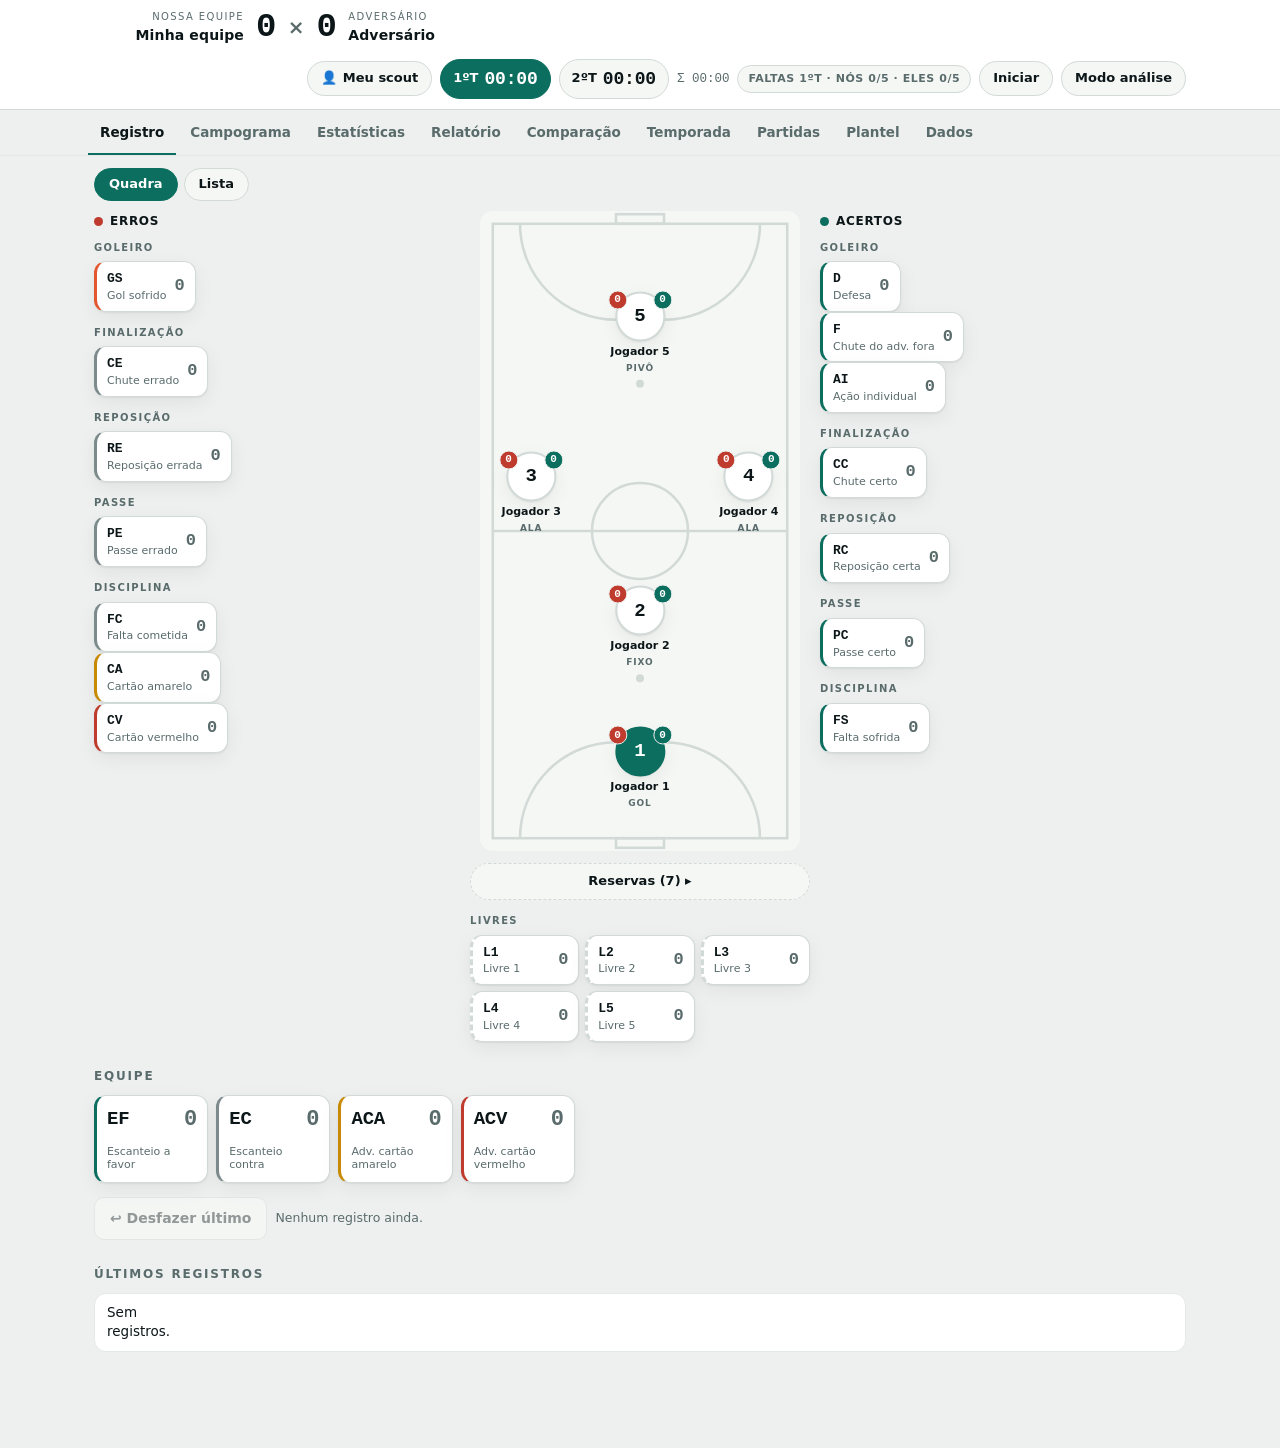
==== index.html @ 21c418e4 "PDF inteiro, data do jogo, toque sem atraso e o que faltava de futsal Três coisas que custavam caro:" ====
<!doctype html>
<html lang="pt-BR">
<head>
<meta charset="utf-8">
<meta name="viewport" content="width=device-width,initial-scale=1,viewport-fit=cover">
<meta name="description" content="Scout de futsal: registro por jogador, campograma, relatorio da partida e exportacao. Funciona sem internet.">
<meta name="color-scheme" content="light dark">
<meta name="theme-color" content="#0A1214">
<meta name="apple-mobile-web-app-capable" content="yes">
<meta name="apple-mobile-web-app-status-bar-style" content="black-translucent">
<meta name="apple-mobile-web-app-title" content="Scout Futsal">
<meta name="sf-versao" content="102ef95f">
<link rel="manifest" href="./manifest.webmanifest">
<link rel="icon" href="./icons/icon-192.png">
<link rel="apple-touch-icon" href="./icons/icon-180.png">
<title>Scout Futsal</title>
</head>
<body>
<title>Futsal Scouting</title>
<style>
  :root{
    --paper:#EDF0EE; --surface:#FFFFFF; --surface-2:#F5F7F5;
    --ink:#0C1618; --muted:#5A6B6C; --line:#D2DAD8; --line-soft:#E3E9E7;
    --accent:#0B6E5F; --accent-ink:#FFFFFF; --accent-soft:#DCEBE7;
    --gol:#E4572E; --amarelo:#C88A05; --vermelho:#BE3B2E; --neg:#7C8A8C;
    --shadow:0 1px 2px rgba(12,22,24,.06), 0 6px 20px rgba(12,22,24,.06);
    --r:12px;
    --ui:-apple-system,BlinkMacSystemFont,"Segoe UI",system-ui,Roboto,sans-serif;
    --num:ui-monospace,"SF Mono",Menlo,"Roboto Mono",Consolas,monospace;
  }
  @media (prefers-color-scheme:dark){
    :root{
      --paper:#0A1214; --surface:#121D1F; --surface-2:#182528;
      --ink:#E6ECEA; --muted:#8FA2A3; --line:#243133; --line-soft:#1C282B;
      --accent:#19A98F; --accent-ink:#04120F; --accent-soft:#14332E;
      --gol:#FF7A52; --amarelo:#E7B23C; --vermelho:#E2685A; --neg:#6E7F81;
      --shadow:0 1px 2px rgba(0,0,0,.4), 0 8px 24px rgba(0,0,0,.35);
    }
  }
  :root[data-theme="dark"]{
    --paper:#0A1214; --surface:#121D1F; --surface-2:#182528;
    --ink:#E6ECEA; --muted:#8FA2A3; --line:#243133; --line-soft:#1C282B;
    --accent:#19A98F; --accent-ink:#04120F; --accent-soft:#14332E;
    --gol:#FF7A52; --amarelo:#E7B23C; --vermelho:#E2685A; --neg:#6E7F81;
    --shadow:0 1px 2px rgba(0,0,0,.4), 0 8px 24px rgba(0,0,0,.35);
  }
  :root[data-theme="light"]{
    --paper:#EDF0EE; --surface:#FFFFFF; --surface-2:#F5F7F5;
    --ink:#0C1618; --muted:#5A6B6C; --line:#D2DAD8; --line-soft:#E3E9E7;
    --accent:#0B6E5F; --accent-ink:#FFFFFF; --accent-soft:#DCEBE7;
    --gol:#E4572E; --amarelo:#C88A05; --vermelho:#BE3B2E; --neg:#7C8A8C;
    --shadow:0 1px 2px rgba(12,22,24,.06), 0 6px 20px rgba(12,22,24,.06);
  }

  *{box-sizing:border-box}
  body{
    margin:0; background:var(--paper); color:var(--ink);
    font-family:var(--ui); font-size:16px; line-height:1.45;
    -webkit-text-size-adjust:100%; -webkit-tap-highlight-color:transparent;
  }
  button,input,select{font:inherit;color:inherit;touch-action:manipulation}
  .num{font-family:var(--num);font-variant-numeric:tabular-nums}

  /* ---------- shell ---------- */
  .wrap{max-width:1120px;margin:0 auto;padding:0 14px 96px}

  header.board{
    position:sticky;top:0;z-index:30;background:var(--surface);
    border-bottom:1px solid var(--line);
  }
  .board-in{max-width:1120px;margin:0 auto;padding:10px 14px;
    display:flex;align-items:center;gap:14px;flex-wrap:wrap}
  .score{display:flex;align-items:center;gap:12px}
  .side{display:flex;flex-direction:column;min-width:0}
  .side input{
    background:transparent;border:0;padding:0;font-weight:650;font-size:14px;
    letter-spacing:.01em;max-width:150px;min-width:60px;
  }
  .side input:focus{outline:2px solid var(--accent);outline-offset:2px;border-radius:4px}
  .side .lbl{font-size:10px;letter-spacing:.14em;text-transform:uppercase;color:var(--muted)}
  .digits{font-family:var(--num);font-size:34px;font-weight:700;letter-spacing:-.02em;line-height:1}
  .vs{color:var(--muted);font-size:20px;font-weight:600}
  .clock{margin-left:auto;display:flex;align-items:center;gap:8px}
  .clock .t{font-family:var(--num);font-size:24px;font-weight:650;letter-spacing:-.01em}
  .clock .per{display:flex;align-items:center;gap:6px;padding:6px 12px}
  .clock .per .t{font-size:18px}
  .clock .per[aria-pressed="true"]{background:var(--accent);color:var(--accent-ink);
    border-color:var(--accent)}
  .clock .tot{font-family:var(--num);font-size:12.5px;color:var(--muted)}
  .faltas{font-size:11px;font-weight:700;letter-spacing:.05em;text-transform:uppercase;
    white-space:nowrap;border:1px solid var(--line);background:var(--surface-2);
    color:var(--muted);border-radius:999px;padding:5px 10px}
  .faltas.alerta{color:var(--amarelo);border-color:var(--amarelo)}
  .faltas.estouro{background:var(--vermelho);border-color:var(--vermelho);color:#fff}
  .chipbtn{
    border:1px solid var(--line);background:var(--surface-2);border-radius:999px;
    padding:7px 13px;font-size:13px;font-weight:600;cursor:pointer;
  }
  .chipbtn:active{transform:scale(.96)}
  .chipbtn.on{background:var(--accent);color:var(--accent-ink);border-color:var(--accent)}

  nav.tabs{position:sticky;top:var(--tabtop,61px);z-index:29;background:var(--paper);
    border-bottom:1px solid var(--line-soft)}
  .tabs-in{max-width:1120px;margin:0 auto;padding:0 8px;display:flex;gap:2px;overflow-x:auto;
    scrollbar-width:none}
  .tabs-in::-webkit-scrollbar{display:none}
  .tab{
    border:0;background:transparent;padding:13px 12px 11px;font-size:13.5px;font-weight:600;
    color:var(--muted);cursor:pointer;white-space:nowrap;border-bottom:2.5px solid transparent;
  }
  .tab[aria-selected="true"]{color:var(--ink);border-bottom-color:var(--accent)}

  section[hidden]{display:none}
  h2.sec{font-size:12px;letter-spacing:.15em;text-transform:uppercase;color:var(--muted);
    margin:26px 0 10px;font-weight:700}
  .card{background:var(--surface);border:1px solid var(--line-soft);border-radius:var(--r);
    box-shadow:var(--shadow)}

  /* ---------- roster chips ---------- */
  .roster{display:flex;flex-wrap:wrap;gap:6px;padding:10px 2px;
    position:sticky;top:calc(var(--tabtop,61px) + 45px);background:var(--paper);z-index:28}
  .pchip{
    flex:0 0 auto;display:flex;align-items:center;gap:8px;padding:8px 14px 8px 8px;
    background:var(--surface);border:1px solid var(--line);border-radius:999px;cursor:pointer;
  }
  .pchip .n{font-family:var(--num);font-weight:700;font-size:15px;background:var(--surface-2);
    border-radius:999px;width:30px;height:30px;display:grid;place-items:center}
  .pchip .nm{font-size:14px;font-weight:600;max-width:130px;overflow:hidden;text-overflow:ellipsis;white-space:nowrap}
  .pchip.gk .n{background:var(--amarelo);color:#fff}
  .pchip[aria-pressed="true"]{background:var(--accent);border-color:var(--accent);color:var(--accent-ink)}
  .pchip[aria-pressed="true"] .n{background:rgba(255,255,255,.22);color:inherit}
  .pchip[aria-pressed="true"].gk .n{background:var(--amarelo);color:#12100a}

  /* tela estreita (iPad em pé, celular): chip menor para caber mais por linha */
  @media (max-width:760px){
    .pchip{padding:6px 11px 6px 6px;gap:6px}
    .pchip .n{width:26px;height:26px;font-size:14px}
    .pchip .nm{max-width:88px;font-size:13px}
  }

  /* ---------- filtro de tempo ---------- */
  .segper{display:flex;gap:6px;flex-wrap:wrap;margin:18px 0 0}
  .segper button{border:1px solid var(--line);background:var(--surface-2);border-radius:999px;
    padding:7px 14px;font-size:13px;font-weight:600;cursor:pointer}
  .segper button[aria-pressed="true"]{background:var(--accent);color:var(--accent-ink);
    border-color:var(--accent)}
  .segper button:active{transform:scale(.96)}

  /* ---------- quadra ---------- */
  .viewsw{display:flex;gap:6px;padding:12px 0 0}
  .viewsw button{border:1px solid var(--line);background:var(--surface-2);border-radius:999px;
    padding:6px 14px;font-size:13px;font-weight:600;cursor:pointer}
  .viewsw button[aria-pressed="true"]{background:var(--accent);color:var(--accent-ink);
    border-color:var(--accent)}
  .quadraview{display:grid;gap:10px;padding:10px 0 0;align-items:start;
    grid-template-columns:minmax(150px,1fr) minmax(220px,340px) minmax(150px,1fr)}
  .quadraview[hidden]{display:none}
  .courtwrap{position:relative;width:100%;max-width:min(320px,42vh);margin:0 auto}
  .court{display:block;width:100%;height:auto}
  .marks{position:absolute;inset:0}
  .pnode{position:absolute;transform:translate(-50%,-50%);display:flex;flex-direction:column;
    align-items:center;gap:2px;background:none;border:0;padding:0;cursor:pointer}
  .pnode .ball{position:relative;width:50px;height:50px;border-radius:50%;
    background:var(--surface);border:2px solid var(--line);display:grid;place-items:center;
    font-family:var(--num);font-size:19px;font-weight:700;box-shadow:var(--shadow)}
  .pnode.gk .ball{border-color:var(--amarelo)}
  .pnode[aria-pressed="true"] .ball{background:var(--accent);color:var(--accent-ink);
    border-color:var(--accent)}
  .pnode.vago .ball{border-style:dashed;color:var(--muted);font-size:22px}
  .pnode .nm{font-size:11px;font-weight:650;max-width:80px;overflow:hidden;
    text-overflow:ellipsis;white-space:nowrap}
  .pnode .pos{font-size:9px;letter-spacing:.1em;text-transform:uppercase;color:var(--muted);
    font-weight:700}
  .pnode .bad{position:absolute;top:-3px;min-width:19px;height:19px;padding:0 4px;
    border-radius:999px;display:grid;place-items:center;font-family:var(--num);font-size:11px;
    font-weight:700;color:#fff;border:1.5px solid var(--paper)}
  .pnode .bad.e{left:-9px;background:var(--vermelho)}
  .pnode .bad.a{right:-9px;background:var(--accent)}
  .resbar{width:100%;margin-top:12px;border:1px dashed var(--line);background:var(--surface-2);
    border-radius:999px;padding:8px 14px;font-size:13px;font-weight:600;cursor:pointer}
  .resbar:active{transform:scale(.98)}
  .reslist{display:flex;flex-wrap:wrap;gap:6px;padding:10px 0 0}
  .reslist[hidden]{display:none}
  .livtit,.col h3{font-size:10px;letter-spacing:.14em;text-transform:uppercase;color:var(--muted);
    margin:14px 0 6px;font-weight:700}
  .livres{display:grid;grid-template-columns:repeat(auto-fill,minmax(92px,1fr));gap:6px}
  .col .sidetit{display:flex;align-items:center;gap:7px;font-size:12px;font-weight:700;
    letter-spacing:.06em;text-transform:uppercase;padding:2px 0 6px}
  .col .sidetit .dot{width:9px;height:9px;border-radius:50%;background:var(--vermelho)}
  .col.pos .sidetit .dot{background:var(--accent)}
  .col h3:first-of-type{margin-top:4px}
  .act.slim{flex-direction:row;align-items:center;gap:8px;min-height:0;padding:8px 10px}
  .act.slim .txt{display:flex;flex-direction:column;min-width:0}
  .act.slim .code{font-size:13px}
  .act.slim .desc{font-size:11px}
  .act.slim .cnt{position:static;margin-left:auto;font-size:17px}
  /* iPad em pé: quadra em cima, colunas de erro e acerto lado a lado embaixo */
  @media (max-width:860px){
    .quadraview{grid-template-columns:1fr 1fr}
    .quadraview .mid{grid-column:1 / -1;order:-1}
  }

  /* ---------- action grid ---------- */
  .grid{display:grid;gap:8px;grid-template-columns:repeat(auto-fill,minmax(104px,1fr))}
  .act{
    position:relative;display:flex;flex-direction:column;justify-content:space-between;
    min-height:88px;padding:10px;border-radius:var(--r);cursor:pointer;text-align:left;
    background:var(--surface);border:1px solid var(--line);box-shadow:var(--shadow);
    transition:transform .07s ease;
  }
  .act:active{transform:scale(.96)}
  .act .code{font-family:var(--num);font-size:19px;font-weight:700;letter-spacing:-.01em}
  .act .desc{font-size:11px;line-height:1.25;color:var(--muted);font-weight:500}
  .act .cnt{position:absolute;top:8px;right:10px;font-family:var(--num);font-size:22px;
    font-weight:700;color:var(--muted)}
  .act[data-has="1"] .cnt{color:var(--ink)}
  .act[data-kind="pos"]{border-left:3px solid var(--accent)}
  .act[data-kind="neg"]{border-left:3px solid var(--neg)}
  .act[data-kind="gol"]{border-left:3px solid var(--gol)}
  .act[data-kind="ca"]{border-left:3px solid var(--amarelo)}
  .act[data-kind="cv"]{border-left:3px solid var(--vermelho)}
  .act[data-kind="free"]{border-left:3px dashed var(--line)}
  .act.flash{animation:pop .35s ease}
  @keyframes pop{0%{background:var(--accent-soft)}100%{background:var(--surface)}}
  @media (prefers-reduced-motion:reduce){.act,.act.flash{transition:none;animation:none}}

  .bar{display:flex;gap:8px;align-items:center;flex-wrap:wrap;margin:14px 0}
  .btn{border:1px solid var(--line);background:var(--surface);border-radius:10px;
    padding:10px 15px;font-size:14px;font-weight:600;cursor:pointer}
  .btn:active{transform:scale(.97)}
  .btn.primary{background:var(--accent);border-color:var(--accent);color:var(--accent-ink)}
  .btn.danger{color:var(--vermelho);border-color:var(--vermelho)}
  .btn:disabled{opacity:.4;cursor:default}
  .hint{font-size:12.5px;color:var(--muted)}

  /* ---------- tables ---------- */
  .tw{overflow-x:auto;border-radius:var(--r);border:1px solid var(--line-soft);background:var(--surface)}
  table{border-collapse:collapse;width:100%;font-size:13.5px}
  th,td{padding:8px 9px;text-align:right;white-space:nowrap;border-bottom:1px solid var(--line-soft)}
  th{font-size:10.5px;letter-spacing:.09em;text-transform:uppercase;color:var(--muted);
    font-weight:700;position:sticky;top:0;background:var(--surface-2)}
  td.l,th.l{text-align:left}
  tbody tr:last-child td{border-bottom:0}
  tr.tot td{font-weight:700;background:var(--surface-2)}
  td.num,th.num{font-family:var(--num);font-variant-numeric:tabular-nums}
  td.z{color:var(--muted)}

  /* ---------- team / report ---------- */
  .rep{display:grid;gap:1px;background:var(--line-soft);border-radius:var(--r);overflow:hidden;
    border:1px solid var(--line-soft)}
  .rep .row{display:grid;grid-template-columns:1fr auto 1fr;background:var(--surface);
    align-items:center;padding:11px 14px;gap:10px}
  .rep .row .k{text-align:center;font-size:11px;letter-spacing:.1em;text-transform:uppercase;
    color:var(--muted);font-weight:700}
  .rep .row .a{text-align:right}.rep .row .b{text-align:left}
  .rep .v{font-family:var(--num);font-size:20px;font-weight:700}
  .rep .row.head{background:var(--surface-2)}

  /* ---------- pitch ---------- */
  .pitchwrap{background:var(--surface);border:1px solid var(--line-soft);border-radius:var(--r);
    padding:10px;box-shadow:var(--shadow)}
  svg.pitch{width:100%;height:auto;display:block;touch-action:manipulation}
  .modes{display:flex;gap:8px;flex-wrap:wrap;margin:12px 0}
  .mode{border:1px solid var(--line);background:var(--surface);border-radius:999px;
    padding:9px 15px;font-size:14px;font-weight:600;cursor:pointer;display:flex;align-items:center;gap:7px}
  .mode .dot{width:11px;height:11px;border-radius:50%}
  .mode[aria-pressed="true"]{border-color:var(--ink);box-shadow:0 0 0 1.5px var(--ink) inset}

  /* ---------- plantel ---------- */
  .plist{display:grid;gap:8px}
  .prow{display:grid;grid-template-columns:64px 1fr auto auto;gap:8px;align-items:center;
    background:var(--surface);border:1px solid var(--line-soft);border-radius:10px;padding:8px 10px}
  .prow input[type=text],.prow input[type=number]{
    width:100%;background:var(--surface-2);border:1px solid var(--line);border-radius:8px;
    padding:9px 10px;font-size:15px}
  .prow input[type=number]{font-family:var(--num);text-align:center}
  .prow input.cod{text-align:center;font-weight:700;text-transform:uppercase;
    font-family:var(--num);letter-spacing:.04em}
  .gkt{border:1px solid var(--line);border-radius:8px;padding:8px 11px;font-size:12.5px;
    font-weight:700;letter-spacing:.06em;cursor:pointer;background:var(--surface-2);color:var(--muted)}
  .gkt[aria-pressed="true"]{background:var(--amarelo);border-color:var(--amarelo);color:#12100a}
  .del{border:0;background:transparent;color:var(--muted);font-size:20px;cursor:pointer;padding:4px 8px}

  /* ---------- log ---------- */
  .log{max-height:340px;overflow:auto;border:1px solid var(--line-soft);border-radius:var(--r);
    background:var(--surface)}
  .logrow{display:grid;grid-template-columns:64px 46px minmax(0,1fr) auto auto auto;gap:8px;
    align-items:center;padding:9px 12px;border-bottom:1px solid var(--line-soft);font-size:13.5px}
  .logrow .quem{overflow:hidden;text-overflow:ellipsis;white-space:nowrap}
  .logrow select.trocar{padding:5px 7px;font-size:12px;font-weight:600;border-radius:8px;
    max-width:132px}
  .logrow button.apaga{border:1px solid var(--line);background:var(--surface-2);color:var(--muted);
    border-radius:8px;width:30px;height:30px;font-size:15px;font-weight:700;cursor:pointer;
    line-height:1}
  .logrow button.apaga:active{transform:scale(.94)}
  .logrow:last-child{border-bottom:0}
  .logrow .tm{font-family:var(--num);color:var(--muted);font-size:12.5px}
  .logrow .cd{font-family:var(--num);font-weight:700}

  /* ---------- compare ---------- */
  .cmp{display:grid;gap:6px}
  .cmprow{display:grid;grid-template-columns:52px 1fr 60px 1fr 52px;gap:8px;align-items:center;
    font-size:13px}
  .cmprow .k{text-align:center;font-size:10.5px;letter-spacing:.09em;text-transform:uppercase;
    color:var(--muted);font-weight:700}
  .cmprow .v{font-family:var(--num);font-weight:700;font-size:15px}
  .cmprow .v.a{text-align:right}.cmprow .v.b{text-align:left}
  .track{height:9px;background:var(--surface-2);border-radius:999px;overflow:hidden;display:flex}
  .track.a{justify-content:flex-end}
  .track i{display:block;height:100%;background:var(--accent);border-radius:999px}
  .track.b i{background:var(--gol)}

  select{background:var(--surface);border:1px solid var(--line);border-radius:10px;
    padding:10px 12px;font-size:15px;font-weight:600}
  .selrow{display:flex;gap:10px;flex-wrap:wrap;align-items:center;margin-bottom:14px}

  .legend{font-size:12.5px;color:var(--muted);line-height:1.7;
    background:var(--surface-2);border-radius:var(--r);padding:14px 16px;border:1px solid var(--line-soft)}
  .legend b{color:var(--ink);font-family:var(--num)}

  .toast{position:fixed;left:50%;bottom:24px;transform:translateX(-50%) translateY(20px);
    background:var(--ink);color:var(--paper);padding:11px 18px;border-radius:999px;font-size:14px;
    font-weight:600;opacity:0;pointer-events:none;transition:.2s ease;z-index:60}
  .toast.on{opacity:1;transform:translateX(-50%) translateY(0)}

  :focus-visible{outline:2.5px solid var(--accent);outline-offset:2px}

  /* ---------- perfis e histórico ---------- */
  .clock{flex-wrap:wrap}
  #perfilBtn{display:flex;align-items:center;gap:6px;max-width:150px}
  #perfilBtn .quem{overflow:hidden;text-overflow:ellipsis;white-space:nowrap}

  .chips{display:flex;gap:8px;overflow-x:auto;padding:2px 2px 12px;scrollbar-width:none}
  .chips::-webkit-scrollbar{display:none}
  .pchip .lock{font-size:12px;opacity:.75}

  .atual{background:var(--surface);border:1px solid var(--line-soft);border-radius:var(--r);
    box-shadow:var(--shadow);padding:14px 16px}
  .atual .top{display:flex;align-items:baseline;gap:10px;flex-wrap:wrap}
  .atual .pl{font-family:var(--num);font-size:26px;font-weight:700;letter-spacing:-.02em}
  .atual .quem{font-weight:650}
  .atual .meta{font-size:12.5px;color:var(--muted);margin-top:4px}

  .hrow{display:grid;grid-template-columns:76px 1fr auto auto auto;gap:10px;align-items:center;
    padding:9px 12px;border-bottom:1px solid var(--line-soft);font-size:13.5px}
  .hrow:last-child{border-bottom:0}
  .hrow .d{font-family:var(--num);color:var(--muted);font-size:12.5px}
  .hrow .vs{overflow:hidden;text-overflow:ellipsis;white-space:nowrap;font-size:13.5px;font-weight:500}
  .hrow .pl{font-family:var(--num);font-weight:700;font-size:15px}
  .hrow.on{background:var(--accent-soft)}
  .hrow .tag{font-size:10px;letter-spacing:.1em;text-transform:uppercase;color:var(--accent);
    font-weight:700}
  .mini{border:1px solid var(--line);background:var(--surface-2);border-radius:8px;
    padding:6px 11px;font-size:12.5px;font-weight:600;cursor:pointer}
  .mini:active{transform:scale(.96)}

  /* ---------- identificação da partida ---------- */
  .idform{display:grid;gap:10px;grid-template-columns:repeat(auto-fill,minmax(190px,1fr))}
  .idform label{display:flex;flex-direction:column;gap:5px;font-size:10px;letter-spacing:.14em;
    text-transform:uppercase;color:var(--muted);font-weight:700}
  .idform input[type=text],.idform input[type=date]{background:var(--surface);
    border:1px solid var(--line);border-radius:9px;padding:9px 11px;font-size:14px;
    font-weight:600;letter-spacing:0;text-transform:none}
  .idform .escrow{display:flex;align-items:center;gap:8px;flex-wrap:wrap}
  .idform .escrow img{width:38px;height:38px;object-fit:contain;border-radius:8px;
    background:var(--surface-2)}
  .idform input[type=file]{font-size:12px;font-weight:500;letter-spacing:0;text-transform:none;
    max-width:190px}
  .assina{margin-top:28px}
  .assina .risco{margin-top:36px;border-top:1px solid #999;width:270px;padding-top:5px;
    font-size:12px}

  /* ---------- cabeçalho de impressão ---------- */
  .printonly{display:none}
  #printHead h1{font-size:20px;margin:0 0 2px;font-weight:700}
  #printHead .sub{font-size:12.5px;color:var(--muted)}
  #printHead .phtop{display:flex;align-items:center;gap:14px}
  #printHead img.esc{width:56px;height:56px;object-fit:contain}

  /* ---------- impressão / PDF ---------- */
  @media print{
    @page{margin:12mm}
    html,body{background:#fff;color:#000}
    header.board, nav.tabs, .bar, .roster, .toast, .segper, .modes,
    .viewsw, .quadraview, #listaView, .idform{display:none !important}
    #estatisticas, #campograma{break-before:page;page-break-before:always}
    table, .rep, .pitchwrap{break-inside:avoid;page-break-inside:avoid}
    .wrap{padding:0;max-width:none}
    .printonly{display:block;margin:0 0 14px}
    .card,.rep,.tw,.pitchwrap{box-shadow:none}
    .rep,.tw{border-color:#bbb}
    .rep .row{break-inside:avoid}
    h2.sec{margin:16px 0 8px}
  }
</style>

<header class="board">
  <div class="board-in">
    <div class="score">
      <div class="side" style="align-items:flex-end">
        <span class="lbl">Nossa equipe</span>
        <input id="teamName" style="text-align:right" value="Minha equipe" aria-label="Nome da nossa equipe">
      </div>
      <span class="digits" id="scoreUs">0</span>
      <span class="vs">×</span>
      <span class="digits" id="scoreThem">0</span>
      <div class="side">
        <span class="lbl">Adversário</span>
        <input id="oppName" value="Adversário" aria-label="Nome do adversário">
      </div>
    </div>
    <div class="clock">
      <button class="chipbtn" id="perfilBtn" title="Trocar de scout"><span>👤</span><span class="quem">—</span></button>
      <button class="chipbtn per" id="p1Btn" aria-pressed="true" title="Cronômetro do 1º tempo">1ºT <b class="t num" id="clock1">00:00</b></button>
      <button class="chipbtn per" id="p2Btn" aria-pressed="false" title="Cronômetro do 2º tempo">2ºT <b class="t num" id="clock2">00:00</b></button>
      <span class="tot" id="clockTot">Σ 00:00</span>
      <span class="faltas" id="faltasChip" title="Faltas acumuladas no tempo"></span>
      <button class="chipbtn" id="clockBtn">Iniciar</button>
      <button class="chipbtn" id="modoBtn" title="Esconder as abas de análise durante o jogo">Modo análise</button>
    </div>
  </div>
</header>

<nav class="tabs">
  <div class="tabs-in" role="tablist">
    <button class="tab" role="tab" data-t="registro" aria-selected="true">Registro</button>
    <button class="tab" role="tab" data-t="campograma" aria-selected="false">Campograma</button>
    <button class="tab" role="tab" data-t="estatisticas" aria-selected="false">Estatísticas</button>
    <button class="tab" role="tab" data-t="relatorio" aria-selected="false">Relatório</button>
    <button class="tab" role="tab" data-t="comparacao" aria-selected="false">Comparação</button>
    <button class="tab" role="tab" data-t="temporada" aria-selected="false">Temporada</button>
    <button class="tab" role="tab" data-t="partidas" aria-selected="false">Partidas</button>
    <button class="tab" role="tab" data-t="plantel" aria-selected="false">Plantel</button>
    <button class="tab" role="tab" data-t="dados" aria-selected="false">Dados</button>
  </div>
</nav>

<div class="wrap">

  <!-- ============ REGISTRO ============ -->
  <section id="registro">
    <div class="viewsw" id="viewSw" role="group" aria-label="Modo de registro"></div>

    <div class="quadraview" id="quadraView">
      <div class="col" id="colErros"></div>
      <div class="mid">
        <div class="courtwrap">
          <svg class="court" id="court" viewBox="0 0 200 400" aria-hidden="true"></svg>
          <div class="marks" id="courtMarks"></div>
        </div>
        <button class="resbar" id="resBar" type="button" aria-expanded="false">Reservas (0)</button>
        <div class="reslist" id="resList" hidden></div>
        <h3 class="livtit">Livres</h3>
        <div class="livres" id="livreGrid"></div>
      </div>
      <div class="col" id="colAcertos"></div>
    </div>

    <div id="listaView" hidden>
      <div class="roster" id="roster"></div>
      <div class="grid" id="actGrid"></div>
    </div>

    <h2 class="sec">Equipe</h2>
    <div class="grid" id="teamGrid"></div>

    <div class="bar">
      <button class="btn" id="undoBtn">↩ Desfazer último</button>
      <span class="hint" id="lastInfo">Nenhum registro ainda.</span>
    </div>

    <h2 class="sec">Últimos registros</h2>
    <div class="log" id="logBox"></div>
  </section>

  <!-- ============ CAMPOGRAMA ============ -->
  <section id="campograma" hidden>
    <p class="hint" style="margin:16px 0 0">Escolha de quem é a finalização, o tipo, e toque na
    quadra onde ela aconteceu. As nossas entram na conta do jogador selecionado no Registro; as do
    adversário, na conta do goleiro que está em quadra.</p>
    <div class="segper" id="shotSide" role="group" aria-label="De quem é a finalização"></div>
    <div class="modes" id="shotModes"></div>
    <div class="pitchwrap">
      <svg class="pitch" id="pitch" viewBox="0 0 400 200" aria-label="Quadra de futsal"></svg>
    </div>
    <div class="bar">
      <button class="btn" id="undoShot">↩ Desfazer finalização</button>
      <button class="btn" id="zonaBtn" aria-pressed="true">Zonas</button>
      <button class="btn" id="clearShots">Limpar campograma</button>
      <span class="hint" id="shotInfo"></span>
    </div>
    <p class="hint" style="margin:0">As zonas dividem a quadra em três faixas — defesa, meio e
    ataque, da esquerda para a direita — e dois corredores. Em cada uma: gols ÷ finalizações do
    lado escolhido ali em cima.</p>
  </section>

  <!-- ============ ESTATÍSTICAS ============ -->
  <section id="estatisticas" hidden>
    <div class="segper" id="segStats" role="group" aria-label="Filtrar por tempo"></div>
    <h2 class="sec">Jogadores de linha</h2>
    <div class="tw"><table id="tblLine"></table></div>
    <h2 class="sec">Goleiros</h2>
    <div class="tw"><table id="tblGk"></table></div>
    <h2 class="sec">Legenda</h2>
    <div class="legend" id="legend"></div>
  </section>

  <!-- ============ RELATÓRIO ============ -->
  <section id="relatorio" hidden>
    <div class="printonly" id="printHead"></div>

    <h2 class="sec">Identificação</h2>
    <div class="idform" id="idForm">
      <label>Data do jogo<input type="date" id="fData"></label>
      <label>Competição<input type="text" id="fComp" placeholder="Liga Catarinense"></label>
      <label>Categoria<input type="text" id="fCat" placeholder="Sub-16"></label>
      <label>Rodada<input type="text" id="fRod" placeholder="5ª rodada"></label>
      <label>Local<input type="text" id="fLocal" placeholder="Ginásio Guarani"></label>
      <label>Analista<input type="text" id="fAnalista" placeholder="Quem marcou o jogo"></label>
      <label class="esc">Escudo do time
        <span class="escrow">
          <img id="escPrev" alt="" hidden>
          <input type="file" id="fEscudo" accept="image/*">
          <button type="button" class="mini" id="delEscudo">remover</button>
        </span>
      </label>
    </div>
    <p class="hint" style="margin:-2px 0 0">Sai no cabeçalho do PDF, no CSV e no
    resumo em texto. O escudo fica guardado no perfil, dentro do próprio aparelho.</p>

    <div class="segper" id="segRep" role="group" aria-label="Filtrar por tempo"></div>
    <h2 class="sec">Relatório da partida</h2>
    <div class="rep" id="repBox"></div>

    <div class="bar">
      <button class="btn primary" id="expRepCsv">⤓ Exportar tudo (CSV)</button>
      <button class="btn" id="expRepTxt">⤓ Resumo em texto</button>
      <button class="btn" id="copyRep">⧉ Copiar resumo</button>
      <button class="btn" id="printRep">⎙ Imprimir / PDF</button>
    </div>
    <p class="hint" style="margin:-4px 0 0">
      <b>Exportar tudo</b> gera uma planilha com o relatório, as estatísticas de cada jogador,
      os botões livres e o campograma. <b>Resumo em texto</b> gera um arquivo pronto para colar
      no WhatsApp. Tudo funciona sem internet.
    </p>

    <h2 class="sec">Botões livres</h2>
    <div class="tw"><table id="tblFree"></table></div>

    <div class="printonly assina" id="printFoot"></div>
  </section>

  <!-- ============ COMPARAÇÃO ============ -->
  <section id="comparacao" hidden>
    <h2 class="sec">Comparativo entre 2 registros</h2>
    <div class="selrow">
      <select id="cmpA"></select><span class="hint">×</span><select id="cmpB"></select>
    </div>
    <div class="cmp" id="cmpBox"></div>
  </section>

  <!-- ============ TEMPORADA ============ -->
  <section id="temporada" hidden>
    <h2 class="sec">A temporada deste scout</h2>
    <div class="atual" id="tempResumo"></div>
    <h2 class="sec">Por atleta, somando as partidas</h2>
    <div class="tw"><table id="tblTemp"></table></div>
    <p class="hint" id="tempInfo" style="margin:10px 0 0"></p>
  </section>

  <!-- ============ PARTIDAS ============ -->
  <section id="partidas" hidden>
    <h2 class="sec">Quem está marcando</h2>
    <div class="chips" id="perfisBox"></div>
    <div class="bar">
      <button class="btn" id="addPerfil">+ Novo scout</button>
      <button class="btn" id="renPerfil">Renomear</button>
      <button class="btn" id="pinPerfil">Trava</button>
      <button class="btn danger" id="delPerfil">Remover scout</button>
    </div>
    <p class="hint" style="margin:-4px 0 0">
      Cada scout tem o próprio plantel e o próprio histórico — um não enxerga a partida do outro.
      A <b>trava</b> é um PIN de quatro dígitos que evita abrir o perfil errado por engano;
      não é senha: quem tem o aparelho na mão consegue passar por ela.
    </p>

    <h2 class="sec">Partida atual</h2>
    <div class="atual" id="atualBox"></div>
    <div class="bar">
      <button class="btn primary" id="novaPartida">+ Começar outra partida</button>
      <span class="hint">A de agora fica guardada no histórico.</span>
    </div>

    <h2 class="sec">Histórico deste scout</h2>
    <div class="log" id="histBox"></div>
    <p class="hint" id="histInfo" style="margin:10px 0 0"></p>
  </section>

  <!-- ============ PLANTEL ============ -->
  <section id="plantel" hidden>
    <h2 class="sec">Plantel</h2>
    <div class="plist" id="plist"></div>
    <div class="bar">
      <button class="btn" id="addPlayer">+ Adicionar jogador</button>
      <span class="hint">Marque <b>GOL</b> para usar o painel de goleiro.</span>
    </div>
    <h2 class="sec">Botões livres</h2>
    <p class="hint" style="margin:0 0 10px">Cinco contadores extras para o que você quiser marcar
    (pivô costas, 2ª trave, pressão alta...). A <b>sigla</b> da esquerda é o que aparece no botão,
    no log e na planilha — troque pela letra que você usa.</p>
    <div class="plist" id="freeList"></div>
  </section>

  <!-- ============ DADOS ============ -->
  <section id="dados" hidden>
    <h2 class="sec">Exportar</h2>
    <div class="bar">
      <button class="btn primary" id="expCsvSum">CSV — relatório + estatísticas</button>
      <button class="btn" id="expCsvEv">CSV — eventos</button>
      <button class="btn" id="expTxt2">TXT — resumo</button>
      <button class="btn" id="expJson">Backup .json</button>
    </div>
    <p class="hint" style="margin:-4px 0 0">O mesmo <b>CSV — relatório</b> também está no fim da aba Relatório.</p>
    <p class="hint" style="margin:-4px 0 0">
      Os CSVs e o texto são da <b>partida aberta agora</b>. O <b>Backup .json</b> leva o scout
      inteiro: perfil, plantel e todas as partidas dele.
    </p>
    <h2 class="sec">Importar</h2>
    <div class="bar">
      <label class="btn" for="impFile">Restaurar backup .json</label>
      <input id="impFile" type="file" accept=".json,application/json" hidden>
    </div>
    <h2 class="sec">Partida</h2>
    <div class="bar">
      <button class="btn danger" id="resetMatch">Zerar registros da partida</button>
      <span class="hint">Apaga os registros <b>desta</b> partida e mantém o plantel. Para guardar
      esta e começar do zero, use <b>Começar outra partida</b> na aba Partidas.</span>
    </div>
    <h2 class="sec">Usar offline</h2>
    <div class="bar">
      <button class="btn primary" id="dlApp">⤓ Baixar o app (.html) para usar offline</button>
    </div>
    <div class="legend">
      <b>1.</b> Toque no botão acima: baixa um arquivo <b>scout-futsal.html</b> com o app inteiro dentro.
      Ele não depende de internet, servidor nem instalação.<br>
      <b>2.</b> Guarde esse arquivo no aparelho (no iPad: <b>Arquivos → No meu iPad</b>) e abra com dois
      toques. No computador é só dar duplo clique — abre no navegador normalmente.<br>
      <b>3.</b> Marque o jogo do mesmo jeito. Tudo é salvo sozinho a cada toque, num banco dentro do
      próprio navegador — nada sai do aparelho, nem quando tem internet. Pode fechar e voltar que
      continua de onde parou.<br>
      <b>4.</b> Ao terminar o jogo, use <b>Exportar tudo (CSV)</b> na aba Relatório e o
      <b>Backup .json</b> aqui — o .json é o arquivo que leva o scout inteiro, com todas as
      partidas, para outro aparelho (<b>Restaurar backup .json</b> acima).<br><br>
      No <b>iPad pelo Safari online</b> também dá: botão Compartilhar → <b>Adicionar à Tela de Início</b>.
      Abre em tela cheia e funciona sem internet depois do primeiro carregamento — mas o arquivo baixado
      é mais seguro, porque não depende de o navegador manter o cache.
    </div>
    <h2 class="sec">Aparência</h2>
    <div class="bar"><button class="btn" id="themeBtn">Alternar claro / escuro</button></div>

    <h2 class="sec">Versão</h2>
    <p class="hint" id="verInfo" style="margin:0"></p>
  </section>
</div>

<div class="toast" id="toast"></div>

<script>
(function(){
"use strict";

/* viewport meta (o wrapper pode não trazer) */
if(!document.querySelector('meta[name=viewport]')){
  document.head.insertAdjacentHTML('beforeend',
    '<meta name="viewport" content="width=device-width,initial-scale=1,viewport-fit=cover">');
}

/* ---------- dicionário de ações (fiel à planilha) ---------- */
/* g = grupo na coluna · s = lado: 'a' acerto (direita), 'e' erro (esquerda) */
var LINE=[
  {c:'G',  d:'Gol',            k:'gol', g:'Finalização', s:'a'},
  {c:'CC', d:'Chute certo',    k:'pos', g:'Finalização', s:'a'},
  {c:'CE', d:'Chute errado',   k:'neg', g:'Finalização', s:'e'},
  {c:'A',  d:'Assistência',    k:'pos', g:'Passe',       s:'a'},
  {c:'PC', d:'Passe certo',    k:'pos', g:'Passe',       s:'a'},
  {c:'PE', d:'Passe errado',   k:'neg', g:'Passe',       s:'e'},
  {c:'DE', d:'Desarme',        k:'pos', g:'Defesa',      s:'a'},
  {c:'DO', d:'Desarmado',      k:'neg', g:'Perdas',      s:'e'},
  {c:'FS', d:'Falta sofrida',  k:'pos', g:'Disciplina',  s:'a'},
  {c:'FC', d:'Falta cometida', k:'neg', g:'Disciplina',  s:'e'},
  {c:'CA', d:'Cartão amarelo', k:'ca',  g:'Disciplina',  s:'e'},
  {c:'CV', d:'Cartão vermelho',k:'cv',  g:'Disciplina',  s:'e'}
];
var GK=[
  {c:'D',  d:'Defesa',            k:'pos', g:'Goleiro',     s:'a'},
  {c:'F',  d:'Chute do adv. fora',k:'pos', g:'Goleiro',     s:'a'},
  {c:'AI', d:'Ação individual',   k:'pos', g:'Goleiro',     s:'a'},
  {c:'GS', d:'Gol sofrido',       k:'gol', g:'Goleiro',     s:'e'},
  {c:'CC', d:'Chute certo',       k:'pos', g:'Finalização', s:'a'},
  {c:'CE', d:'Chute errado',      k:'neg', g:'Finalização', s:'e'},
  {c:'RC', d:'Reposição certa',   k:'pos', g:'Reposição',   s:'a'},
  {c:'RE', d:'Reposição errada',  k:'neg', g:'Reposição',   s:'e'},
  {c:'PC', d:'Passe certo',       k:'pos', g:'Passe',       s:'a'},
  {c:'PE', d:'Passe errado',      k:'neg', g:'Passe',       s:'e'},
  {c:'FS', d:'Falta sofrida',     k:'pos', g:'Disciplina',  s:'a'},
  {c:'FC', d:'Falta cometida',    k:'neg', g:'Disciplina',  s:'e'},
  {c:'CA', d:'Cartão amarelo',    k:'ca',  g:'Disciplina',  s:'e'},
  {c:'CV', d:'Cartão vermelho',   k:'cv',  g:'Disciplina',  s:'e'}
];
/* as cinco posições da quadra, na ordem dos slots (0 = gol) */
var SLOTS=[
  {p:'GOL',  x:50, y:87},
  {p:'FIXO', x:50, y:65},
  {p:'ALA',  x:16, y:44},
  {p:'ALA',  x:84, y:44},
  {p:'PIVÔ', x:50, y:19}
];
var TEAM=[
  {c:'EF', d:'Escanteio a favor',   k:'pos'},
  {c:'EC', d:'Escanteio contra',    k:'neg'},
  {c:'ACA',d:'Adv. cartão amarelo', k:'ca'},
  {c:'ACV',d:'Adv. cartão vermelho',k:'cv'}
];
var FREE=['L1','L2','L3','L4','L5'];
var DESC={};
LINE.concat(GK,TEAM).forEach(function(a){DESC[a.c]=a.d;});
/* código que saiu do app mas ainda aparece em partida antiga */
DESC.I='Impedimento (antigo)';
/* substituição é evento, não estatística: nenhuma tabela conta SUB */
DESC.SUB='Substituição';

/* Botão livre: por dentro o código é sempre L1..L5 — é o que fica gravado no
   evento. O scout escolhe a sigla que aparece na tela e a descrição dela. */
function sigla(c){
  var i=FREE.indexOf(c);
  return (i>=0 && S && S.freeCodes && S.freeCodes[i]) ? S.freeCodes[i] : c;
}
function descr(c){
  var i=FREE.indexOf(c);
  if(i<0) return DESC[c]||'';
  return (S&&S.freeLabels&&S.freeLabels[i])||('Livre '+(i+1));
}

/* O campograma tem dois lados: as nossas finalizações e as do adversário.
   A do adversário entra na conta do goleiro que está em quadra — é o mesmo
   registro do painel dele, só que com o lugar do chute junto. */
var SHOTS_NOS=[
  {m:'G', label:'Gol',       color:'var(--gol)'},
  {m:'CC',label:'No gol',    color:'var(--accent)'},
  {m:'CE',label:'Pra fora',  color:'var(--neg)'}
];
var SHOTS_ADV=[
  {m:'GS',label:'Gol sofrido', color:'var(--gol)'},
  {m:'D', label:'Defesa',      color:'var(--accent)'},
  {m:'F', label:'Pra fora',    color:'var(--neg)'}
];
function shotSet(){ return (S&&S.shotSide==='adv') ? SHOTS_ADV : SHOTS_NOS; }
function shotCor(m){
  var t=SHOTS_NOS.concat(SHOTS_ADV).filter(function(x){return x.m===m;})[0];
  return t?t.color:'var(--neg)';
}

/* ---------- banco local ---------- */
/* Banco de verdade, dentro do navegador: IndexedDB. Nada sai do aparelho.
   Quando o navegador não deixa (Safari em modo privado, por exemplo), cai para
   localStorage e, no pior caso, para a memória — a API é a mesma nos três, sempre
   por Promise, então o resto do app não precisa saber qual está valendo. */
var banco=(function(){
  var NOME='scout-futsal', VER=1;
  var LOJAS={perfis:'id', partidas:'id', app:'k'};
  var db=null, modo='memoria', mem={perfis:{},partidas:{},app:{}};

  function semIDB(){
    db=null;
    try{ localStorage.setItem('sf:t','1'); localStorage.removeItem('sf:t'); modo='ls'; }
    catch(e){ modo='memoria'; }
  }
  function abrir(){
    return new Promise(function(pronto){
      if(!window.indexedDB){ semIDB(); return pronto(modo); }
      var req;
      try{ req=indexedDB.open(NOME,VER); }
      catch(e){ semIDB(); return pronto(modo); }
      var respondeu=false;
      function encerra(ok){ if(respondeu) return; respondeu=true; if(!ok) semIDB(); pronto(modo); }
      req.onupgradeneeded=function(){
        var d=req.result, k, st;
        for(k in LOJAS) if(!d.objectStoreNames.contains(k)){
          st=d.createObjectStore(k,{keyPath:LOJAS[k]});
          if(k==='partidas') st.createIndex('perfil','perfil',{unique:false});
        }
      };
      req.onsuccess=function(){ if(respondeu){ req.result.close(); return; }
        db=req.result; modo='idb'; encerra(true); };
      req.onerror  =function(){ encerra(false); };
      req.onblocked=function(){ encerra(false); };
      /* já houve Safari que abriu o pedido e nunca respondeu nada */
      setTimeout(function(){ encerra(false); },3000);
    });
  }
  function loja(nome,mod){
    try{ return db.transaction(nome,mod).objectStore(nome); }catch(e){ return null; }
  }
  function prom(r){
    if(!r) return Promise.reject(new Error('sem transação'));
    return new Promise(function(ok,nao){
      r.onsuccess=function(){ ok(r.result); };
      r.onerror  =function(){ nao(r.error); };
    });
  }
  function chaveLs(n,c){ return 'sf:'+n+':'+c; }

  return {
    abrir:abrir,
    modo:function(){ return modo; },

    grava:function(n,obj){
      if(modo==='idb'){
        var st=loja(n,'readwrite');
        if(st) return prom(st.put(obj)).catch(function(){});
      }
      var c=obj[LOJAS[n]];
      if(modo==='ls'){
        try{ localStorage.setItem(chaveLs(n,c),JSON.stringify(obj)); }
        catch(e){ modo='memoria'; mem[n][c]=obj; }
      }else mem[n][c]=obj;
      return Promise.resolve();
    },

    por:function(n,c){
      if(c==null) return Promise.resolve(null);
      if(modo==='idb'){
        var st=loja(n,'readonly');
        if(st) return prom(st.get(c)).then(function(r){ return r||null; },function(){ return null; });
      }
      if(modo==='ls'){
        var r=null;
        try{ r=localStorage.getItem(chaveLs(n,c)); }catch(e){}
        try{ return Promise.resolve(r?JSON.parse(r):null); }catch(e){ return Promise.resolve(null); }
      }
      return Promise.resolve(mem[n][c]||null);
    },

    tudo:function(n){
      if(modo==='idb'){
        var st=loja(n,'readonly');
        if(st&&st.getAll) return prom(st.getAll()).then(function(r){ return r||[]; },function(){ return []; });
      }
      if(modo==='ls'){
        var out=[], pre='sf:'+n+':', i, k, v;
        try{
          for(i=0;i<localStorage.length;i++){
            k=localStorage.key(i);
            if(k&&k.indexOf(pre)===0){
              try{ v=JSON.parse(localStorage.getItem(k)); if(v) out.push(v); }catch(e){}
            }
          }
        }catch(e){}
        return Promise.resolve(out);
      }
      var arr=[],x; for(x in mem[n]) arr.push(mem[n][x]);
      return Promise.resolve(arr);
    },

    apaga:function(n,c){
      if(modo==='idb'){
        var st=loja(n,'readwrite');
        if(st) return prom(st.delete(c)).catch(function(){});
      }
      if(modo==='ls'){ try{ localStorage.removeItem(chaveLs(n,c)); }catch(e){} }
      else delete mem[n][c];
      return Promise.resolve();
    }
  };
})();

/* ---------- estado ---------- */
var VELHO='futsal-scouting-v1';   /* onde a versão anterior guardava tudo */
var P=null;                        /* perfil atual: quem está marcando */
var CFG={theme:null,modo:'analise'};
var S=null;                        /* partida atual — mesmo formato de sempre */

function uid(pre){ return (pre||'')+Date.now().toString(36)+Math.random().toString(36).slice(2,7); }
function copia(x){ return JSON.parse(JSON.stringify(x)); }

function plantelPadrao(){
  var ps=[],i;
  for(i=1;i<=12;i++) ps.push({id:'p'+i,num:i,name:'Jogador '+i,gk:(i===1)});
  return ps;
}
function labelsPadrao(){ return ['Livre 1','Livre 2','Livre 3','Livre 4','Livre 5']; }
function codigosPadrao(){ return FREE.slice(); }
/* Quadra: cinco slots. Quem não tem slot está no banco. Plantel antigo (e
   plantel novo) entra aqui e sai com o primeiro goleiro no gol e os quatro
   primeiros de linha no resto. */
function montaQuadra(ps){
  var i,q,tem=false;
  for(i=0;i<ps.length;i++) if(ps[i].court) tem=true;
  if(tem) return ps;
  ps.forEach(function(p){ p.court=false; p.slot=null; });
  var gk=null;
  for(i=0;i<ps.length;i++) if(ps[i].gk){ gk=ps[i]; break; }
  if(!gk) gk=ps[0];
  if(gk){ gk.court=true; gk.slot=0; }
  var sl=1;
  for(i=0;i<ps.length&&sl<5;i++){
    q=ps[i];
    if(q.court) continue;
    q.court=true; q.slot=sl++;
  }
  return ps;
}

function perfilNovo(nome){
  return { id:uid('u'), nome:nome||'Meu scout', pin:'', time:'Minha equipe',
           plantel:plantelPadrao(), freeLabels:labelsPadrao(), freeCodes:codigosPadrao(),
           criado:Date.now() };
}
function partidaNova(perfil){
  var ps = montaQuadra(perfil ? copia(perfil.plantel) : plantelPadrao());
  return {
    id:uid('m'), perfil:perfil?perfil.id:null,
    criada:Date.now(), atualizada:Date.now(),
    data:dataISOde(Date.now()),
    competicao:'', categoria:'', rodada:'', local:'',
    team:perfil?perfil.time:'Minha equipe', opp:'Adversário',
    players:ps, events:[], shots:[],
    freeLabels:perfil?copia(perfil.freeLabels):labelsPadrao(),
    freeCodes:(perfil&&perfil.freeCodes)?copia(perfil.freeCodes):codigosPadrao(),
    /* um cronômetro por tempo; run diz qual deles está andando agora */
    clocks:{1:0,2:0}, run:{on:false,started:0}, esc:{}, period:1, view:'quadra',
    sel:(ps[0]||{}).id, shotMode:'G', shotSide:'nos'
  };
}
/* partida vinda do banco pode ser antiga; completa o que falta */
function normaliza(m){
  if(!m.players) m.players=plantelPadrao();
  if(!m.events) m.events=[];
  if(!m.shots) m.shots=[];
  if(!m.freeLabels) m.freeLabels=labelsPadrao();
  if(!m.freeCodes) m.freeCodes=codigosPadrao();
  if(!m.period) m.period=1;
  if(m.view!=='lista') m.view='quadra';
  montaQuadra(m.players);
  if(!m.criada) m.criada=Date.now();
  /* a data do relatório é a do jogo, não a de hoje: scout digita jogo de
     ontem, reabre partida de duas semanas atrás para imprimir */
  if(!m.data) m.data=dataISOde(m.criada);
  if(m.competicao==null) m.competicao='';
  if(m.categoria==null) m.categoria='';
  if(m.rodada==null) m.rodada='';
  if(m.local==null) m.local='';
  if(!m.sel||!m.players.some(function(p){return p.id===m.sel;})) m.sel=(m.players[0]||{}).id;
  if(!m.shotMode) m.shotMode='G';
  if(m.shotSide!=='adv') m.shotSide='nos';
  /* dois cronômetros, um por tempo. Partida antiga tinha um só: o que estava
     nele entra no tempo em que a partida parou. */
  if(!m.esc) m.esc={};
  if(!m.clocks){
    m.clocks={1:0,2:0};
    m.clocks[m.period]=(m.clock&&m.clock.sec)||0;
  }
  if(m.clocks[1]==null) m.clocks[1]=0;
  if(m.clocks[2]==null) m.clocks[2]=0;
  delete m.clock;
  /* cronômetro nunca volta correndo: senão o tempo que o app ficou fechado
     entrava no jogo. Reabriu, o scout aperta Iniciar de novo. */
  m.run={on:false,started:0};
  /* DD (defesa difícil) virou D: agora é um botão de defesa só */
  for(var i=0;i<m.events.length;i++) if(m.events[i].c==='DD') m.events[i].c='D';
  return m;
}

var aguardaSave=0;
function save(){
  if(!S) return;
  zeraIndice();
  S.atualizada=Date.now();
  /* o plantel e os botões livres da partida viram o padrão do perfil,
     para a próxima partida já nascer com o time certo */
  if(P){ P.plantel=copia(S.players); P.freeLabels=copia(S.freeLabels);
         P.freeCodes=copia(S.freeCodes); P.time=S.team; }
  clearTimeout(aguardaSave);
  aguardaSave=setTimeout(gravaJa,300);
}
function gravaJa(){
  clearTimeout(aguardaSave);
  if(S) banco.grava('partidas',S);
  if(P) banco.grava('perfis',P);
  banco.grava('app',{k:'cfg', perfil:P?P.id:null, partida:S?S.id:null,
                     theme:CFG.theme, modo:CFG.modo});
}
window.addEventListener('pagehide',gravaJa);
document.addEventListener('visibilitychange',function(){ if(document.hidden) gravaJa(); });

/* dados da versão anterior, que guardava uma partida só em localStorage */
function leVelho(){
  var raw=null;
  try{ raw=localStorage.getItem(VELHO); }catch(e){ return null; }
  if(!raw) return null;
  try{ var d=JSON.parse(raw); return (d&&d.players&&d.players.length)?d:null; }
  catch(e){ return null; }
}

function partidasDoPerfil(id){
  return banco.tudo('partidas').then(function(ms){
    return ms.filter(function(m){ return m.perfil===id; })
             .sort(function(a,b){ return (b.atualizada||0)-(a.atualizada||0); });
  });
}

function iniciar(){
  return banco.abrir().then(function(){
    return Promise.all([banco.por('app','cfg'), banco.tudo('perfis')]);
  }).then(function(r){
    var cfg=r[0]||{}, perfis=r[1]||[];
    CFG.theme=cfg.theme||null;
    CFG.modo=cfg.modo||'analise';

    if(!perfis.length){
      var velho=leVelho();
      P=perfilNovo('Meu scout');
      if(velho){
        P.plantel=velho.players;
        P.freeLabels=velho.freeLabels||labelsPadrao();
        P.freeCodes=velho.freeCodes||codigosPadrao();
        P.time=velho.team||'Minha equipe';
        CFG.theme=velho.theme||CFG.theme;
      }
      S=partidaNova(P);
      if(velho){
        S.team=velho.team||S.team; S.opp=velho.opp||S.opp;
        S.players=velho.players; S.events=velho.events||[]; S.shots=velho.shots||[];
        S.freeLabels=velho.freeLabels||S.freeLabels;
        S.period=velho.period||1; S.sel=velho.sel;
        S.clocks=null; S.clock=velho.clock;
        normaliza(S);
      }
      return;
    }

    P=null;
    perfis.forEach(function(u){ if(u.id===cfg.perfil) P=u; });
    if(!P) P=perfis[0];

    return banco.por('partidas',cfg.partida).then(function(m){
      if(m&&m.perfil===P.id){ S=normaliza(m); return; }
      return partidasDoPerfil(P.id).then(function(ms){
        S = ms.length ? normaliza(ms[0]) : partidaNova(P);
      });
    });
  }).then(gravaJa);
}

/* ---------- helpers ---------- */
function $(s){return document.querySelector(s);}
function el(t,c,x){var e=document.createElement(t);if(c)e.className=c;if(x!=null)e.textContent=x;return e;}
function player(id){for(var i=0;i<S.players.length;i++) if(S.players[i].id===id) return S.players[i];return null;}
function fmt(sec){var m=Math.floor(sec/60),s=Math.floor(sec%60);
  return (m<10?'0':'')+m+':'+(s<10?'0':'')+s;}
/* tempo de cada período; só o período atual pode estar correndo */
function tempoDe(per){
  var b=(S.clocks&&S.clocks[per])||0;
  return (per===S.period && S.run.on) ? b+(Date.now()-S.run.started)/1000 : b;
}
function tempoTotal(){ return tempoDe(1)+tempoDe(2); }
function now(){ return tempoDe(S.period); }
function toast(msg){var t=$('#toast');t.textContent=msg;t.classList.add('on');
  clearTimeout(toast._i);toast._i=setTimeout(function(){t.classList.remove('on');},1600);}

/* Índice de contagem: uma passada nos eventos por render, no lugar de uma
   passada por botão. Com plantel cheio e o jogo adiantado, cada toque varria a
   lista de eventos centenas de vezes — e toque com atraso na beira da quadra é
   ação perdida. Cai a cada gravação e se refaz sozinho no próximo count. */
var idxCont=null;
function zeraIndice(){ idxCont=null; }
function indice(){
  if(idxCont) return idxCont;
  var m={}, i, e, k;
  for(i=0;i<S.events.length;i++){
    e=S.events[i];
    k=(e.p||'EQ')+'|'+e.c;
    m[k]=(m[k]||0)+1;
    k=k+'|'+e.per;
    m[k]=(m[k]||0)+1;
  }
  idxCont=m;
  return m;
}
function count(pid,code){ return indice()[(pid||'EQ')+'|'+code]||0; }
function contaPer(pid,code,per){ return indice()[(pid||'EQ')+'|'+code+'|'+per]||0; }
function teamCount(code){ return count(null,code); }
function sumAll(code,gk){
  var n=0;
  for(var i=0;i<S.players.length;i++){
    var p=S.players[i];
    if(gk!==undefined && !!p.gk!==gk) continue;
    n+=count(p.id,code);
  }
  return n;
}
function pct(a,b){ return b>0 ? Math.round(a*1000/b)/10 : 0; }

/* Filtro de tempo das Estatísticas e do Relatório: 0 = jogo todo, 1 = 1º, 2 = 2º.
   Os botões da aba Registro nunca usam o filtro — lá o número é sempre do jogo
   inteiro, senão o scout marcaria olhando um contador que não é o dele. */
var PERF=0;
function noFiltro(e){ return !PERF || e.per===PERF; }
function rotuloFiltro(){ return PERF? PERF+'º tempo' : 'jogo todo'; }
function countF(pid,code){
  return PERF ? contaPer(pid,code,PERF) : count(pid,code);
}
function teamCountF(code){ return countF(null,code); }
function sumAllF(code,gk){
  var n=0;
  for(var i=0;i<S.players.length;i++){
    var p=S.players[i];
    if(gk!==undefined && !!p.gk!==gk) continue;
    n+=countF(p.id,code);
  }
  return n;
}

/* ---------- minutagem ----------
   Quem começou cada tempo fica gravado quando o cronômetro daquele tempo parte;
   dali para frente quem manda são os eventos SUB. Com os dois, sai o tempo em
   quadra de cada atleta — e é isso que separa o pivô que fez 3 gols em 30
   minutos do que fez 3 em 8. */
function marcaEscalacao(){
  if(!S.esc) S.esc={};
  if(S.esc[S.period]) return;
  S.esc[S.period]=S.players.filter(function(p){return p.court;})
                           .map(function(p){return p.id;});
}
/* tempo que começou antes desta versão não tem escalação gravada: desfaz as
   substituições de trás para frente até chegar em quem começou */
function escalacaoDe(per){
  if(S.esc&&S.esc[per]) return S.esc[per];
  var ids={}, i, e, subs=[];
  S.players.forEach(function(p){ if(p.court) ids[p.id]=1; });
  for(i=0;i<S.events.length;i++) if(S.events[i].c==='SUB'&&S.events[i].per>=per) subs.push(S.events[i]);
  for(i=subs.length-1;i>=0;i--){
    e=subs[i];
    delete ids[e.p];
    if(e.out) ids[e.out]=1;
  }
  return Object.keys(ids);
}
function subsDoTempo(per){
  var a=[],i;
  for(i=0;i<S.events.length;i++) if(S.events[i].c==='SUB'&&S.events[i].per===per) a.push(S.events[i]);
  return a.sort(function(x,y){return x.t-y.t;});
}
/* segundos em quadra; respeita o filtro de tempo do relatório */
function minutosDe(pid){
  var pers = PERF?[PERF]:[1,2], tot=0;
  pers.forEach(function(per){
    var fim=tempoDe(per);
    if(fim<=0) return;
    var dentro=escalacaoDe(per).indexOf(pid)>=0, desde=0, subs=subsDoTempo(per), i, e;
    for(i=0;i<subs.length;i++){
      e=subs[i];
      if(e.out===pid && dentro){ tot+=Math.max(0,e.t-desde); dentro=false; }
      if(e.p===pid && !dentro){ dentro=true; desde=e.t; }
    }
    if(dentro) tot+=Math.max(0,fim-desde);
  });
  return tot;
}
function acoesDe(pid){
  var n=0,i,e;
  for(i=0;i<S.events.length;i++){
    e=S.events[i];
    if(e.p===pid&&e.c!=='SUB'&&noFiltro(e)) n++;
  }
  return n;
}
/* [minutos em quadra, ações por minuto] */
function extrasDe(p){
  var seg=minutosDe(p.id), a=acoesDe(p.id);
  return [seg, seg>0 ? a*60/seg : 0];
}

/* ---------- registrar / desfazer ---------- */
function log(pid,code,extra){
  var ev={p:pid,c:code,t:Math.round(now()),per:S.period,id:Date.now()+Math.random()};
  if(extra){
    if(extra.x!=null){ ev.x=extra.x; ev.y=extra.y; }
    if(extra.out) ev.out=extra.out;   /* quem saiu, na substituição */
    if(extra.adv) ev.adv=1;           /* finalização do adversário */
  }
  S.events.push(ev); save();
  if(code==='FC') avisaFalta();
  renderAll();
  return ev;
}
function nomeCurto(pid){
  var p=player(pid);
  return p ? (p.num+' '+p.name) : '—';
}
/* apagar leva junto o ponto do campograma amarrado ao evento */
function apagaEvento(id){
  var i;
  for(i=S.events.length-1;i>=0;i--) if(S.events[i].id===id){ S.events.splice(i,1); break; }
  for(i=S.shots.length-1;i>=0;i--) if(S.shots[i].ev===id){ S.shots.splice(i,1); break; }
  save(); renderAll(); toast('Registro apagado');
}
function trocaJogadorDoEvento(id,novo){
  var e=null,i;
  for(i=0;i<S.events.length;i++) if(S.events[i].id===id){ e=S.events[i]; break; }
  if(!e) return;
  e.p=novo;
  var p=player(novo);
  if(p) for(i=0;i<S.shots.length;i++) if(S.shots[i].ev===id) S.shots[i].num=p.num;
  save(); renderAll();
  toast('Registro passou para '+(p?p.name:'—'));
}

function undoLast(){
  if(!S.events.length){toast('Nada para desfazer');return;}
  var e=S.events.pop();
  for(var i=S.shots.length-1;i>=0;i--) if(S.shots[i].ev===e.id){S.shots.splice(i,1);break;}
  save(); renderAll();
  toast('Desfeito: '+sigla(e.c)+(e.p?' · '+(player(e.p)||{name:'?'}).name:' · equipe'));
}

/* ---------- relógio ---------- */
function tickClock(){
  $('#clock1').textContent=fmt(tempoDe(1));
  $('#clock2').textContent=fmt(tempoDe(2));
  $('#clockTot').textContent='Σ '+fmt(tempoTotal());
  $('#p1Btn').setAttribute('aria-pressed',String(S.period===1));
  $('#p2Btn').setAttribute('aria-pressed',String(S.period===2));
}
/* com o relógio andando, grava o tempo a cada 5s: se o app fechar no meio do
   jogo, volta no minuto certo em vez de voltar no último Pausar */
var tiques=0;
setInterval(function(){
  if(!S||!S.run.on) return;
  tickClock();
  if(++tiques>=10){ tiques=0; S.clocks[S.period]=now(); S.run.started=Date.now(); save(); }
},500);

/* Wake Lock: com o cronômetro andando a tela não apaga sozinha. iPad apagando
   no meio do segundo tempo custa as ações que acontecem até destravar. */
var travaW=null;
function travaTela(){
  if(!navigator.wakeLock || travaW) return;
  navigator.wakeLock.request('screen').then(function(t){
    travaW=t;
    t.addEventListener('release',function(){ travaW=null; });
  }).catch(function(){});
}
function soltaTela(){
  if(!travaW) return;
  try{ travaW.release(); }catch(e){}
  travaW=null;
}
/* o sistema solta a trava sozinho quando o app sai de vista; pega de volta */
document.addEventListener('visibilitychange',function(){
  if(!document.hidden && S && S.run && S.run.on) travaTela();
});

function paraRelogio(){
  if(!S.run.on) return;
  S.clocks[S.period]=now(); S.run.on=false;
  $('#clockBtn').textContent='Iniciar';
  $('#clockBtn').classList.remove('on');
  soltaTela();
}
$('#clockBtn').addEventListener('click',function(){
  if(S.run.on){ paraRelogio(); }
  else { S.run.started=Date.now(); S.run.on=true;
         this.textContent='Pausar'; this.classList.add('on'); travaTela();
         marcaEscalacao(); }
  save(); tickClock();
});
/* trocar de tempo sempre para o relógio: o que roda é o do tempo escolhido */
function trocaTempo(per){
  if(S.period===per) return;
  paraRelogio();
  S.period=per; save(); tickClock(); renderFaltas();
  toast(per+'º tempo — toque em Iniciar');
}
$('#p1Btn').addEventListener('click',function(){trocaTempo(1);});
$('#p2Btn').addEventListener('click',function(){trocaTempo(2);});

/* ---------- placar / nomes ---------- */
$('#teamName').addEventListener('input',function(){S.team=this.value;save();});
$('#oppName').addEventListener('input',function(){S.opp=this.value;save();});

/* Faltas acumuladas do tempo. A quinta é tiro livre de 10 m sem barreira: é a
   informação que o banco pede gritando, e o placar não mostrava. */
function faltasNossas(per){
  var n=0,i;
  for(i=0;i<S.players.length;i++) n+=contaPer(S.players[i].id,'FC',per);
  return n;
}
function faltasDeles(per){
  var n=0,i;
  for(i=0;i<S.players.length;i++) n+=contaPer(S.players[i].id,'FS',per);
  return n;
}
function renderFaltas(){
  var nos=faltasNossas(S.period), eles=faltasDeles(S.period);
  var c=$('#faltasChip');
  c.textContent='Faltas '+S.period+'ºT · nós '+nos+'/5 · eles '+eles+'/5';
  c.className='faltas'+(nos>=5?' estouro':(nos>=4?' alerta':''));
}
function avisaFalta(){
  var n=faltasNossas(S.period);
  if(n===4) toast('4ª falta do time no '+S.period+'º tempo');
  else if(n>=5) toast(n+'ª falta — tiro livre de 10 m, sem barreira');
}

function renderScore(){
  $('#scoreUs').textContent=sumAll('G');
  $('#scoreThem').textContent=sumAll('GS');
}

/* ---------- roster ---------- */
function renderRoster(){
  var box=$('#roster'); box.textContent='';
  S.players.forEach(function(p){
    var b=el('button','pchip'+(p.gk?' gk':''));
    b.type='button'; b.setAttribute('aria-pressed',String(S.sel===p.id));
    b.appendChild(el('span','n',String(p.num)));
    b.appendChild(el('span','nm',p.name));
    b.addEventListener('click',function(){S.sel=p.id;save();renderRoster();renderActions();renderPitch();});
    box.appendChild(b);
  });
}

/* ---------- grade de ações ---------- */
function actButton(code,desc,kind,pid){
  var b=el('button','act'); b.type='button';
  b.setAttribute('data-kind',kind);
  var n=pid===null?teamCount(code):count(pid,code);
  b.setAttribute('data-has',n>0?'1':'0');
  var c=el('span','cnt',String(n));
  var box=el('div');
  box.appendChild(el('span','code',sigla(code)));
  b.appendChild(c); b.appendChild(box); b.appendChild(el('span','desc',desc));
  ligaAct(b,pid,code);
  return b;
}
function ligaAct(b,pid,code){
  b.addEventListener('click',function(){
    log(pid,code);
    b.classList.remove('flash'); void b.offsetWidth; b.classList.add('flash');
    if(navigator.vibrate) navigator.vibrate(8);
  });
}
function renderActions(){
  var g=$('#actGrid'); g.textContent='';
  var p=player(S.sel);
  if(!p){ g.appendChild(el('p','hint','Nenhum jogador selecionado.')); }
  else{
    var set=p.gk?GK:LINE;
    set.forEach(function(a){ g.appendChild(actButton(a.c,a.d,a.k,p.id)); });
    FREE.forEach(function(code){
      g.appendChild(actButton(code,descr(code),'free',p.id));
    });
  }
  var t=$('#teamGrid'); t.textContent='';
  TEAM.forEach(function(a){ t.appendChild(actButton(a.c,a.d,a.k,null)); });
}

/* ---------- quadra ---------- */
/* Cinco slots na quadra; o resto é banco. Toca no jogador para escolher quem
   está sendo marcado; toca em Reservas para trocar quem está selecionado. */
var resAberto=false, slotVago=null;

function noBanco(){ return S.players.filter(function(p){return !p.court;}); }
function doSlot(i){
  for(var k=0;k<S.players.length;k++)
    if(S.players[k].court&&S.players[k].slot===i) return S.players[k];
  return null;
}
/* os dois selos do círculo: quanto o jogador acertou e quanto errou */
function saldo(p){
  var set=p.gk?GK:LINE, a=0, e=0;
  set.forEach(function(x){ var n=count(p.id,x.c); if(x.s==='a') a+=n; else e+=n; });
  return {a:a,e:e};
}

function renderViewSw(){
  var box=$('#viewSw'); box.textContent='';
  [['quadra','Quadra'],['lista','Lista']].forEach(function(o){
    var b=el('button',null,o[1]); b.type='button';
    b.setAttribute('aria-pressed',String(S.view===o[0]));
    b.addEventListener('click',function(){ S.view=o[0]; save(); renderAll(); });
    box.appendChild(b);
  });
  $('#quadraView').hidden = S.view!=='quadra';
  $('#listaView').hidden  = S.view!=='lista';
}

/* quadra em pé: 20 x 40 m -> viewBox 200 x 400 (10 px = 1 m); nosso gol embaixo */
function renderCourt(){
  var p=$('#court'); if(!p) return;
  p.textContent='';
  var line=getComputedStyle(document.documentElement).getPropertyValue('--line').trim();
  var soft=getComputedStyle(document.documentElement).getPropertyValue('--surface-2').trim();
  p.appendChild(sv('rect',{x:0,y:0,width:200,height:400,fill:soft,rx:8}));
  var st={fill:'none',stroke:line,'stroke-width':1.6};
  function add(t,a){var e=sv(t,a);for(var k in st) if(!(k in a)) e.setAttribute(k,st[k]);p.appendChild(e);return e;}
  add('rect',{x:8,y:8,width:184,height:384});
  add('line',{x1:8,y1:200,x2:192,y2:200});
  add('circle',{cx:100,cy:200,r:30});
  // áreas: quarto de círculo de 6 m a partir de cada poste
  add('path',{d:'M25,8 A60,60 0 0 0 85,68 L115,68 A60,60 0 0 0 175,8'});
  add('path',{d:'M25,392 A60,60 0 0 1 85,332 L115,332 A60,60 0 0 1 175,392'});
  // marcas de penálti (6 m) e segundo penálti (10 m)
  [[100,68],[100,332],[100,108],[100,292]].forEach(function(c){
    p.appendChild(sv('circle',{cx:c[0],cy:c[1],r:2.5,fill:line}));
  });
  add('rect',{x:85,y:2,width:30,height:6});
  add('rect',{x:85,y:392,width:30,height:6});
}

function renderQuadra(){
  renderCourt();
  var box=$('#courtMarks'); box.textContent='';
  SLOTS.forEach(function(sl,i){
    var p=doSlot(i);
    var b=el('button','pnode'+(p?(p.gk?' gk':''):' vago')); b.type='button';
    b.style.left=sl.x+'%'; b.style.top=sl.y+'%';
    b.setAttribute('aria-pressed',String(!!p&&S.sel===p.id));
    var ball=el('div','ball',p?String(p.num):'+');
    if(p){
      var sd=saldo(p);
      ball.appendChild(el('span','bad e',String(sd.e)));
      ball.appendChild(el('span','bad a',String(sd.a)));
    }
    b.appendChild(ball);
    b.appendChild(el('span','nm',p?p.name:'Vazio'));
    b.appendChild(el('span','pos',sl.p));
    b.addEventListener('click',function(){
      if(p){ slotVago=null; S.sel=p.id; save(); renderAll(); }
      else{ slotVago=i; resAberto=true; renderReservas(); toast('Escolha quem entra'); }
    });
    box.appendChild(b);
  });
}

function renderReservas(){
  var banco=noBanco();
  $('#resBar').textContent='Reservas ('+banco.length+')'+(resAberto?' ▾':' ▸');
  $('#resBar').setAttribute('aria-expanded',String(resAberto));
  var box=$('#resList'); box.hidden=!resAberto; box.textContent='';
  if(!resAberto) return;
  if(!banco.length){ box.appendChild(el('span','hint','Todo mundo está em quadra.')); return; }
  banco.forEach(function(p){
    var b=el('button','pchip'+(p.gk?' gk':'')); b.type='button';
    b.appendChild(el('span','n',String(p.num)));
    b.appendChild(el('span','nm',p.name));
    b.addEventListener('click',function(){ entraEmQuadra(p); });
    box.appendChild(b);
  });
}
/* reserva entra: no slot vazio que o scout tocou, ou no lugar de quem está selecionado */
function entraEmQuadra(p){
  if(slotVago!=null){
    p.court=true; p.slot=slotVago; slotVago=null;
    S.sel=p.id;
    log(p.id,'SUB',{});
    toast('Entra '+p.num+' '+p.name);
    return;
  }
  var sai=player(S.sel);
  if(!sai||!sai.court){ toast('Toque primeiro em quem sai da quadra'); return; }
  p.court=true; p.slot=sai.slot;
  sai.court=false; sai.slot=null;
  S.sel=p.id;
  /* a troca vira evento: é dela que sai a minutagem de cada atleta */
  log(p.id,'SUB',{out:sai.id});
  toast('Entra '+p.num+' '+p.name+' · sai '+sai.num+' '+sai.name);
}
$('#resBar').addEventListener('click',function(){ resAberto=!resAberto; renderReservas(); });

/* botão estreito das colunas: sigla, descrição e o contador na direita */
function actSlim(a,pid){
  var b=el('button','act slim'); b.type='button';
  b.setAttribute('data-kind',a.k);
  var n=count(pid,a.c);
  b.setAttribute('data-has',n>0?'1':'0');
  var t=el('div','txt');
  t.appendChild(el('span','code',sigla(a.c)));
  t.appendChild(el('span','desc',a.d));
  b.appendChild(t);
  b.appendChild(el('span','cnt',String(n)));
  ligaAct(b,pid,a.c);
  return b;
}
function renderColuna(sel,titulo,lado,p,cls){
  var box=$(sel); box.textContent='';
  box.className='col'+(cls?' '+cls:'');
  var t=el('div','sidetit');
  t.appendChild(el('span','dot')); t.appendChild(el('span',null,titulo));
  box.appendChild(t);
  if(!p) return;
  var set=p.gk?GK:LINE, ordem=[], mapa={};
  set.forEach(function(a){
    if(a.s!==lado) return;
    if(!mapa[a.g]){ mapa[a.g]=[]; ordem.push(a.g); }
    mapa[a.g].push(a);
  });
  ordem.forEach(function(g){
    box.appendChild(el('h3',null,g));
    mapa[g].forEach(function(a){ box.appendChild(actSlim(a,p.id)); });
  });
}
function renderQuadraActions(){
  var p=player(S.sel);
  renderColuna('#colErros','Erros','e',p,'neg');
  renderColuna('#colAcertos','Acertos','a',p,'pos');
  var lb=$('#livreGrid'); lb.textContent='';
  if(!p) return;
  FREE.forEach(function(c){
    lb.appendChild(actSlim({c:c,d:descr(c),k:'free'},p.id));
  });
}

/* ---------- log ---------- */
function renderLog(){
  var box=$('#logBox'); box.textContent='';
  var evs=S.events.slice(-40).reverse();
  if(!evs.length){ box.appendChild(el('div','logrow','Sem registros.')); }
  evs.forEach(function(e){
    var r=el('div','logrow');
    r.appendChild(el('span','tm',e.per+'T '+fmt(e.t)));
    r.appendChild(el('span','cd',sigla(e.c)));
    var nm = e.p ? ((player(e.p)||{num:'?',name:'—'}).num+' · '+(player(e.p)||{name:'—'}).name) : 'Equipe';
    r.appendChild(el('span','quem',nm));
    r.appendChild(el('span','hint',
      e.c==='SUB' ? ('entra '+nomeCurto(e.p)+(e.out?' · sai '+nomeCurto(e.out):'')) : descr(e.c)));
    /* errou o jogador e só viu quatro ações depois: aqui troca sem desfazer o
       resto. Substituição fica de fora — mexer nela bagunçaria a minutagem. */
    if(e.p && e.c!=='SUB'){
      var sel=el('select','trocar');
      S.players.forEach(function(p){
        var o=el('option',null,p.num+' · '+p.name);
        o.value=p.id; sel.appendChild(o);
      });
      sel.value=e.p;
      sel.setAttribute('aria-label','Trocar o jogador deste registro');
      sel.addEventListener('change',function(){ trocaJogadorDoEvento(e.id,this.value); });
      r.appendChild(sel);
    }else{
      r.appendChild(el('span'));
    }
    var x=el('button','apaga','×'); x.type='button';
    x.title='Apagar este registro';
    x.setAttribute('aria-label','Apagar este registro');
    x.addEventListener('click',function(){ apagaEvento(e.id); });
    r.appendChild(x);
    box.appendChild(r);
  });
  var last=S.events[S.events.length-1];
  $('#lastInfo').textContent = last
    ? 'Último: '+sigla(last.c)+' — '+(last.p?(player(last.p)||{name:'—'}).name:'equipe')+' aos '+fmt(last.t)+' do '+last.per+'º tempo.'
    : 'Nenhum registro ainda.';
  $('#undoBtn').disabled=!S.events.length;
}

/* ---------- campograma ---------- */
function renderShotSide(){
  var box=$('#shotSide'); box.textContent='';
  [['nos','Nossas finalizações'],['adv','Do adversário']].forEach(function(o){
    var b=el('button',null,o[1]); b.type='button';
    b.setAttribute('aria-pressed',String(S.shotSide===o[0]));
    b.addEventListener('click',function(){
      S.shotSide=o[0];
      /* o tipo muda junto com o lado: gol sofrido não existe do nosso lado */
      S.shotMode=shotSet()[0].m;
      save(); renderShotSide(); renderShotModes(); renderPitch(); renderShotInfo();
    });
    box.appendChild(b);
  });
}
function renderShotModes(){
  var box=$('#shotModes'); box.textContent='';
  shotSet().forEach(function(s){
    var b=el('button','mode'); b.type='button';
    b.setAttribute('aria-pressed',String(S.shotMode===s.m));
    var d=el('span','dot'); d.style.background=s.color;
    b.appendChild(d); b.appendChild(el('span','',s.label));
    b.addEventListener('click',function(){S.shotMode=s.m;save();renderShotModes();});
    box.appendChild(b);
  });
}
/* Seis zonas: três faixas no comprimento (defesa, meio, ataque, da esquerda
   para a direita) e dois corredores. Mesmo dado dos pontinhos, lido de um jeito
   que serve para conversar com o time. */
var zonasOn=true;
var ZONA_TAG=['DEF','MEI','ATA','DEF','MEI','ATA'];
function zonaDe(x,y){
  var c=Math.floor((x-10)/126.667), l=Math.floor((y-10)/90);
  if(c<0)c=0; if(c>2)c=2;
  if(l<0)l=0; if(l>1)l=1;
  return l*3+c;
}
function statsZonas(adv){
  var z=[],i;
  for(i=0;i<6;i++) z.push({t:0,g:0});
  S.shots.forEach(function(sh){
    if(!!sh.adv !== !!adv) return;
    var k=zonaDe(sh.x,sh.y);
    z[k].t++;
    if(sh.m==='G'||sh.m==='GS') z[k].g++;
  });
  return z;
}

var NS='http://www.w3.org/2000/svg';
function sv(t,attrs){var e=document.createElementNS(NS,t);for(var k in attrs)e.setAttribute(k,attrs[k]);return e;}

function renderPitch(){
  // quadra 40 x 20 m -> viewBox 400 x 200 (10 px = 1 m)
  var p=$('#pitch'); p.textContent='';
  var line=getComputedStyle(document.documentElement).getPropertyValue('--line').trim();
  var soft=getComputedStyle(document.documentElement).getPropertyValue('--surface-2').trim();
  p.appendChild(sv('rect',{x:0,y:0,width:400,height:200,fill:soft,rx:6}));
  var st={fill:'none',stroke:line,'stroke-width':1.6};
  function add(t,a){var e=sv(t,a);for(var k in st) if(!(k in a)) e.setAttribute(k,st[k]);p.appendChild(e);return e;}
  add('rect',{x:10,y:10,width:380,height:180});
  add('line',{x1:200,y1:10,x2:200,y2:190});
  add('circle',{cx:200,cy:100,r:30});
  // áreas: quarto de círculo r=6m a partir de cada poste
  add('path',{d:'M10,40 A60,60 0 0 1 70,100 L70,100 A60,60 0 0 1 10,160'});
  add('path',{d:'M390,40 A60,60 0 0 0 330,100 L330,100 A60,60 0 0 0 390,160'});
  // marcas de penalti (6m) e segundo penalti (10m)
  [[70,100],[330,100],[110,100],[290,100]].forEach(function(c){
    p.appendChild(sv('circle',{cx:c[0],cy:c[1],r:2,fill:line}));
  });
  // gols (3 m)
  add('rect',{x:4,y:85,width:6,height:30});
  add('rect',{x:390,y:85,width:6,height:30});

  // zonas, por baixo dos marcadores
  if(zonasOn){
    var adv=S.shotSide==='adv', zs=statsZonas(adv), maxZ=1, iz;
    for(iz=0;iz<6;iz++) if(zs[iz].t>maxZ) maxZ=zs[iz].t;
    var acc=getComputedStyle(document.documentElement).getPropertyValue('--accent').trim();
    for(iz=0;iz<6;iz++){
      var zc=iz%3, zl=Math.floor(iz/3);
      var zx=10+126.667*zc, zy=10+90*zl, zt=zs[iz];
      p.appendChild(sv('rect',{x:zx,y:zy,width:126.667,height:90,fill:acc,
        'fill-opacity':(zt.t?0.06+0.26*(zt.t/maxZ):0.02),
        stroke:line,'stroke-width':0.6,'stroke-dasharray':'3 3'}));
      var rot=sv('text',{x:zx+63,y:zy+40,'text-anchor':'middle','font-size':9,
        fill:'currentColor','fill-opacity':.55,'font-family':'ui-monospace,monospace'});
      rot.textContent=ZONA_TAG[iz];
      p.appendChild(rot);
      var num=sv('text',{x:zx+63,y:zy+56,'text-anchor':'middle','font-size':11,
        fill:'currentColor','fill-opacity':.8,'font-family':'ui-monospace,monospace'});
      num.textContent = zt.t ? (zt.g+'/'+zt.t+' · '+Math.round(zt.g*100/zt.t)+'%') : '—';
      p.appendChild(num);
    }
  }

  // marcadores
  S.shots.forEach(function(s){
    var col=shotCor(s.m);
    var g=sv('g',{});
    if(s.adv){
      /* adversário em quadrado, para separar do nosso ponto num olhar só */
      var lado = (s.m==='GS') ? 12 : 10;
      g.appendChild(sv('rect',{x:s.x-lado/2,y:s.y-lado/2,width:lado,height:lado,rx:2,
        fill:(s.m==='F'?'none':col),'fill-opacity':(s.m==='GS'?1:.8),
        stroke:col,'stroke-width':(s.m==='F'?2:1.4)}));
    }else if(s.m==='G'){
      g.appendChild(sv('circle',{cx:s.x,cy:s.y,r:6.5,fill:col,stroke:'#fff','stroke-width':1.6}));
    }else if(s.m==='CC'){
      g.appendChild(sv('circle',{cx:s.x,cy:s.y,r:5.5,fill:col,'fill-opacity':.85}));
    }else{
      g.appendChild(sv('circle',{cx:s.x,cy:s.y,r:5.5,fill:'none',stroke:col,'stroke-width':2}));
    }
    var t=sv('text',{x:s.x,y:s.y-9,'text-anchor':'middle','font-size':8,fill:'currentColor','font-family':'ui-monospace,monospace'});
    t.textContent=s.num;
    g.appendChild(t);
    p.appendChild(g);
  });

  p.onclick=function(ev){
    var r=p.getBoundingClientRect();
    var x=(ev.clientX-r.left)/r.width*400, y=(ev.clientY-r.top)/r.height*200;
    var alvo, e;
    if(S.shotSide==='adv'){
      alvo=goleiroEmQuadra();
      if(!alvo){ toast('Ponha um goleiro em quadra: a finalização deles entra na conta dele'); return; }
      e=log(alvo.id,S.shotMode,{x:x,y:y,adv:1});
      S.shots.push({x:x,y:y,m:S.shotMode,num:alvo.num,ev:e.id,adv:1});
    }else{
      alvo=player(S.sel);
      if(!alvo){toast('Selecione um jogador na aba Registro');return;}
      e=log(alvo.id,S.shotMode,{x:x,y:y});
      S.shots.push({x:x,y:y,m:S.shotMode,num:alvo.num,ev:e.id});
    }
    save(); renderPitch(); renderShotInfo();
  };
}
function goleiroEmQuadra(){
  var i;
  for(i=0;i<S.players.length;i++) if(S.players[i].court&&S.players[i].gk) return S.players[i];
  for(i=0;i<S.players.length;i++) if(S.players[i].court&&S.players[i].slot===0) return S.players[i];
  return null;
}
function contaMarca(m,adv){
  return S.shots.filter(function(s){ return s.m===m && !!s.adv===!!adv; }).length;
}
function renderShotInfo(){
  var nos=S.shots.filter(function(s){return !s.adv;}).length;
  var adv=S.shots.length-nos;
  var l=[];
  if(nos) l.push('Nós: '+nos+' · '+contaMarca('G')+' gol, '+contaMarca('CC')+' no gol, '+
                 contaMarca('CE')+' fora');
  if(adv) l.push('Eles: '+adv+' · '+contaMarca('GS',1)+' gol, '+contaMarca('D',1)+' defendido, '+
                 contaMarca('F',1)+' fora');
  $('#shotInfo').textContent=l.join('  |  ');
}
$('#zonaBtn').addEventListener('click',function(){
  zonasOn=!zonasOn;
  this.setAttribute('aria-pressed',String(zonasOn));
  renderPitch();
});
$('#undoShot').addEventListener('click',function(){
  if(!S.shots.length){toast('Campograma vazio');return;}
  var s=S.shots.pop();
  for(var i=S.events.length-1;i>=0;i--) if(S.events[i].id===s.ev){S.events.splice(i,1);break;}
  save(); renderAll();
});
$('#clearShots').addEventListener('click',function(){
  if(!S.shots.length) return;
  if(!confirm('Apagar todas as finalizações do campograma? Os contadores de chute também voltam.')) return;
  var ids={}; S.shots.forEach(function(s){ids[s.ev]=1;});
  S.events=S.events.filter(function(e){return !ids[e.id];});
  S.shots=[]; save(); renderAll(); toast('Campograma limpo');
});

/* ---------- estatísticas ---------- */
var COLS_LINE=['G','A','PC','PE','T','%','CC','CE','T','%','DE','DO','FS','FC','CA','CV'];
var COLS_GK  =['GS','D','F','CC','CE','T','%','PC','PE','T','%','RC','RE','T','%','FS','FC','AI','CA','CV'];

/* T e % de chute incluem o gol: gol é finalização no alvo.
   Assim o scout toca só "G" quando sai gol, sem precisar tocar CC junto. */
function vals(c,gk){
  if(gk){
    var tp=c('PC')+c('PE'), tr=c('RC')+c('RE'), tcg=c('G')+c('CC')+c('CE');
    return [c('GS'),c('D'),c('F'),c('CC'),c('CE'),tcg,pct(c('G')+c('CC'),tcg),
            c('PC'),c('PE'),tp,pct(c('PC'),tp),c('RC'),c('RE'),tr,pct(c('RC'),tr),
            c('FS'),c('FC'),c('AI'),c('CA'),c('CV')];
  }
  var tp2=c('PC')+c('PE'), tc=c('G')+c('CC')+c('CE');
  return [c('G'),c('A'),c('PC'),c('PE'),tp2,pct(c('PC'),tp2),c('CC'),c('CE'),tc,pct(c('G')+c('CC'),tc),
          c('DE'),c('DO'),c('FS'),c('FC'),c('CA'),c('CV')];
}
/* as tabelas respeitam o filtro de tempo; a aba Registro não */
function rowVals(p){ return vals(function(x){return countF(p.id,x);}, p.gk); }
function groupVals(players){
  return vals(function(x){
    var n=0; players.forEach(function(p){n+=countF(p.id,x);}); return n;
  }, players.length? !!players[0].gk : false);
}
function buildTable(tbl,cols,players){
  tbl.textContent='';
  var thead=el('thead'),tr=el('tr');
  tr.appendChild(el('th','l','#'));
  tr.appendChild(el('th','l','Jogador'));
  cols.forEach(function(c){tr.appendChild(el('th','num',c));});
  /* minutos em quadra e ações por minuto: num esporte de rodízio, 3 gols em 8
     minutos e 3 gols em 30 não são a mesma linha */
  tr.appendChild(el('th','num','MIN'));
  tr.appendChild(el('th','num','A/M'));
  thead.appendChild(tr); tbl.appendChild(thead);
  var tb=el('tbody'), somaSeg=0;
  players.forEach(function(p){
    var r=el('tr'), v=rowVals(p), ex=extrasDe(p);
    somaSeg+=ex[0];
    r.appendChild(el('td','l num',String(p.num)));
    r.appendChild(el('td','l',p.name));
    v.forEach(function(x,i){
      var isPct=cols[i]==='%';
      r.appendChild(el('td','num'+(x?'':' z'), isPct? (x?x.toFixed(1)+'%':'—') : String(x)));
    });
    r.appendChild(el('td','num'+(ex[0]?'':' z'), ex[0]?fmt(ex[0]):'—'));
    r.appendChild(el('td','num'+(ex[1]?'':' z'), ex[1]?ex[1].toFixed(1):'—'));
    tb.appendChild(r);
  });
  var tr2=el('tr','tot'), tv=groupVals(players);
  tr2.appendChild(el('td','l',''));
  tr2.appendChild(el('td','l','Total'));
  tv.forEach(function(x,i){
    var isPct=cols[i]==='%';
    tr2.appendChild(el('td','num', isPct? (x?x.toFixed(1)+'%':'—') : String(x)));
  });
  tr2.appendChild(el('td','num',somaSeg?fmt(somaSeg):'—'));
  tr2.appendChild(el('td','num','—'));
  tb.appendChild(tr2);
  tbl.appendChild(tb);
}
var PER_OPTS=[[0,'Jogo todo'],[1,'1º tempo'],[2,'2º tempo']];
function renderPerFiltro(){
  ['#segStats','#segRep'].forEach(function(sel){
    var box=$(sel); if(!box) return;
    box.textContent='';
    PER_OPTS.forEach(function(o){
      var b=el('button',null,o[1]); b.type='button';
      b.setAttribute('aria-pressed',String(PERF===o[0]));
      b.addEventListener('click',function(){
        PERF=o[0]; renderPerFiltro(); renderStats(); renderReport(); renderCompare();
      });
      box.appendChild(b);
    });
  });
}
function renderStats(){
  var line=S.players.filter(function(p){return !p.gk;});
  var gks =S.players.filter(function(p){return  p.gk;});
  buildTable($('#tblLine'),COLS_LINE,line);
  buildTable($('#tblGk'),COLS_GK,gks);
}

/* ---------- relatório ---------- */
function repRow(a,k,b,head){
  var r=el('div','row'+(head?' head':''));
  var ea=el('div','a'); ea.appendChild(el('span',head?'v':'v',a));
  var ek=el('div','k',k);
  var eb=el('div','b'); eb.appendChild(el('span','v',b));
  r.appendChild(ea);r.appendChild(ek);r.appendChild(eb);
  return r;
}
/* Linhas do relatório em forma de dados — a tela, o CSV e o TXT usam esta mesma fonte,
   então nunca saem diferentes um do outro. */
function reportRows(){
  var usG=sumAllF('G'), thG=sumAllF('GS');
  var usOn=usG+sumAllF('CC'), usTot=usOn+sumAllF('CE');
  // chutes do adversário: gols sofridos + defesas do goleiro + chutes pra fora
  var thOn=sumAllF('D',true)+thG, thTot=thOn+sumAllF('F',true);
  var pe=sumAllF('PE'), pc=sumAllF('PC');

  var r=[
    ['Placar',          String(usG),   String(thG)],
    ['Total de chutes', String(usTot), String(thTot)],
    ['Chutes a gol',    String(usOn),  String(thOn)],
    ['Precisão', pct(usOn,usTot).toFixed(1)+'%', pct(thOn,thTot).toFixed(1)+'%'],
    ['Passes errados',  String(pe),    '—']
  ];
  /* passe certo só aparece se o scout tiver marcado PC — se vocês não contabilizam,
     o relatório não fica poluído com zeros */
  if(pc>0){
    r.push(['Passes certos', String(pc), '—']);
    r.push(['Precisão de passe', pct(pc,pc+pe).toFixed(1)+'%', '—']);
  }
  r.push(['Escanteios',      String(teamCountF('EF')), String(teamCountF('EC'))]);
  r.push(['Faltas sofridas', String(sumAllF('FS')),    String(sumAllF('FC'))]);
  r.push(['Cartão amarelo',  String(sumAllF('CA')),    String(teamCountF('ACA'))]);
  r.push(['Cartão vermelho', String(sumAllF('CV')),    String(teamCountF('ACV'))]);
  return r;
}
function renderReport(){
  var box=$('#repBox'); box.textContent='';
  var head=el('div','row head');
  var ha=el('div','a'); ha.appendChild(el('span','v',S.team||'Nós'));
  head.appendChild(ha); head.appendChild(el('div','k','×'));
  var hb=el('div','b'); hb.appendChild(el('span','v',S.opp||'Adversário'));
  head.appendChild(hb); box.appendChild(head);

  reportRows().forEach(function(r){ box.appendChild(repRow(r[1],r[0],r[2])); });

  /* cabeçalho e rodapé que só saem na impressão / PDF */
  var ph=$('#printHead'); ph.textContent='';
  var topo=el('div','phtop');
  if(P&&P.escudo){
    var im=document.createElement('img');
    im.className='esc'; im.src=P.escudo; im.alt='';
    topo.appendChild(im);
  }
  var tit=el('div');
  tit.appendChild(el('h1',null,(S.team||'Nós')+'  '+sumAll('G')+' × '+sumAll('GS')+'  '+(S.opp||'Adversário')));
  tit.appendChild(el('div','sub',identLinha()));
  tit.appendChild(el('div','sub','Relatório · '+rotuloFiltro()+
    ' · 1ºT '+fmt(tempoDe(1))+' · 2ºT '+fmt(tempoDe(2))+' · '+S.events.length+' registros'));
  topo.appendChild(tit);
  ph.appendChild(topo);

  var pf=$('#printFoot'); pf.textContent='';
  pf.appendChild(el('div','risco','Analista'+((P&&P.analista)?': '+P.analista:'')));
  preencheIdent();

  var t=$('#tblFree'); t.textContent='';
  var thead=el('thead'),tr=el('tr');
  tr.appendChild(el('th','l','#')); tr.appendChild(el('th','l','Jogador'));
  S.freeLabels.forEach(function(l,i){tr.appendChild(el('th','num',sigla(FREE[i])+' · '+l));});
  thead.appendChild(tr); t.appendChild(thead);
  var tb=el('tbody');
  S.players.forEach(function(p){
    var r=el('tr');
    r.appendChild(el('td','l num',String(p.num)));
    r.appendChild(el('td','l',p.name));
    FREE.forEach(function(c){var n=countF(p.id,c);r.appendChild(el('td','num'+(n?'':' z'),String(n)));});
    tb.appendChild(r);
  });
  t.appendChild(tb);
}

/* ---------- identificação da partida ---------- */
/* competição, categoria, rodada e local só aparecem quando o scout preenche —
   relatório com campo vazio parece formulário abandonado */
function identLinha(){
  var l=[dateBR()];
  if(S.competicao) l.push(S.competicao);
  if(S.categoria)  l.push(S.categoria);
  if(S.rodada)     l.push(S.rodada);
  if(S.local)      l.push(S.local);
  return l.join(' · ');
}
var IDENT=[['fData','data'],['fComp','competicao'],['fCat','categoria'],
           ['fRod','rodada'],['fLocal','local']];
function preencheIdent(){
  IDENT.forEach(function(o){
    var i=$('#'+o[0]);
    if(document.activeElement!==i) i.value=S[o[1]]||'';
  });
  var a=$('#fAnalista');
  if(document.activeElement!==a) a.value=(P&&P.analista)||'';
  var im=$('#escPrev');
  if(P&&P.escudo){ im.src=P.escudo; im.hidden=false; }
  else{ im.removeAttribute('src'); im.hidden=true; }
}
IDENT.forEach(function(o){
  $('#'+o[0]).addEventListener('input',function(){
    S[o[1]]=this.value; save(); renderReport();
  });
});
$('#fAnalista').addEventListener('input',function(){
  if(P) P.analista=this.value;
  save(); renderReport();
});
$('#fEscudo').addEventListener('change',function(){
  var f=this.files[0]; this.value='';
  if(!f||!P) return;
  var r=new FileReader();
  r.onload=function(){
    var im=new Image();
    im.onload=function(){
      /* encolhe para 256 px: escudo grande incha o banco do navegador e o
         backup .json, e no papel sai do mesmo tamanho */
      var lado=Math.max(im.width,im.height), k=lado>256?256/lado:1;
      var c=document.createElement('canvas');
      c.width=Math.round(im.width*k)||1; c.height=Math.round(im.height*k)||1;
      var ctx=c.getContext?c.getContext('2d'):null;
      try{
        if(ctx){ ctx.drawImage(im,0,0,c.width,c.height); P.escudo=c.toDataURL('image/png'); }
        else P.escudo=r.result;
      }catch(e){ P.escudo=r.result; }
      save(); gravaJa(); preencheIdent(); renderReport(); toast('Escudo atualizado');
    };
    im.onerror=function(){ P.escudo=r.result; save(); gravaJa(); preencheIdent(); renderReport(); };
    im.src=r.result;
  };
  r.readAsDataURL(f);
});
$('#delEscudo').addEventListener('click',function(){
  if(!P||!P.escudo) return;
  delete P.escudo;
  save(); gravaJa(); preencheIdent(); renderReport(); toast('Escudo removido');
});

/* ---------- temporada ----------
   Soma todas as partidas do scout. Para reaproveitar as contas de uma partida
   só, troca o S por cada partida guardada, mede, e devolve o S no fim — nada
   renderiza aqui dentro, então ninguém vê o troca-troca. */
function comPartida(m,fn){
  var guardaS=S, guardaP=PERF, r;
  S=m; PERF=0; zeraIndice();
  try{ r=fn(); }
  finally{ S=guardaS; PERF=guardaP; zeraIndice(); }
  return r;
}
var COLS_TEMP=['J','MIN','G','A','CC','CE','Chutes %','PC','PE','FC','CA','CV','A/M','G/J'];
function renderTemporada(){
  var resumo=$('#tempResumo'), tbl=$('#tblTemp'), info=$('#tempInfo');
  if(!P){ info.textContent='Nenhum scout aberto.'; return; }
  info.textContent='Somando as partidas...';
  gravaJa();
  partidasDoPerfil(P.id).then(function(ms){
    var v=0,e=0,d=0,gp=0,gc=0,tot={},ordem=[];
    /* da mais antiga para a mais nova: o nome e o número que valem são os
       últimos que o atleta teve */
    ms.slice().reverse().forEach(function(m){
      normaliza(m);
      comPartida(m,function(){
        var g=sumAll('G'), s=sumAll('GS');
        gp+=g; gc+=s;
        if(g>s)v++; else if(g<s)d++; else e++;
        S.players.forEach(function(p){
          var t=tot[p.id];
          if(!t){
            t=tot[p.id]={j:0,seg:0,acoes:0};
            COLS_TEMP.forEach(function(c){ t[c]=0; });
            ordem.push(t);
          }
          var acoes=acoesDe(p.id), seg=minutosDe(p.id);
          t.num=p.num; t.name=p.name;
          if(acoes||seg) t.j++;
          t.seg+=seg; t.acoes+=acoes;
          ['G','A','CC','CE','PC','PE','FC','CA','CV'].forEach(function(c){
            t[c]+=count(p.id,c);
          });
        });
      });
    });

    resumo.textContent='';
    var top=el('div','top');
    top.appendChild(el('span','pl',v+'-'+e+'-'+d));
    top.appendChild(el('span','quem',ms.length+(ms.length===1?' partida':' partidas')+
      ' · '+v+(v===1?' vitória':' vitórias')+', '+e+(e===1?' empate':' empates')+', '+
      d+(d===1?' derrota':' derrotas')));
    resumo.appendChild(top);
    resumo.appendChild(el('div','meta','Gols '+gp+' × '+gc+
      (ms.length?' · '+(gp/ms.length).toFixed(1)+' feitos e '+(gc/ms.length).toFixed(1)+
       ' sofridos por jogo':'')));

    ordem.sort(function(a,b){
      return (b.G-a.G) || (b.A-a.A) || (b.seg-a.seg);
    });
    tbl.textContent='';
    var thead=el('thead'), tr=el('tr');
    tr.appendChild(el('th','l','#')); tr.appendChild(el('th','l','Atleta'));
    COLS_TEMP.forEach(function(c){ tr.appendChild(el('th','num',c)); });
    thead.appendChild(tr); tbl.appendChild(thead);
    var tb=el('tbody');
    ordem.forEach(function(t){
      var chutes=t.G+t.CC+t.CE;
      var linha=[t.j, t.seg?fmt(t.seg):'—', t.G, t.A, t.CC, t.CE,
        chutes?pct(t.G+t.CC,chutes).toFixed(1)+'%':'—',
        t.PC, t.PE, t.FC, t.CA, t.CV,
        t.seg?(t.acoes*60/t.seg).toFixed(1):'—',
        t.j?(t.G/t.j).toFixed(1):'—'];
      var r=el('tr');
      r.appendChild(el('td','l num',String(t.num)));
      r.appendChild(el('td','l',t.name));
      linha.forEach(function(x){
        var vazio = x===0 || x==='—';
        r.appendChild(el('td','num'+(vazio?' z':''),String(x)));
      });
      tb.appendChild(r);
    });
    tbl.appendChild(tb);
    info.textContent = ms.length
      ? 'Ordenado por gols. J = jogos com registro · MIN = tempo em quadra · A/M = ações por minuto · G/J = gols por jogo.'
      : 'Nenhuma partida guardada ainda neste scout.';
  });
}

/* ---------- comparação ---------- */
function fillSel(sel,val){
  sel.textContent='';
  S.players.forEach(function(p){
    var o=el('option',null,p.num+' · '+p.name); o.value=p.id; sel.appendChild(o);
  });
  if(val) sel.value=val;
}
function renderCompare(){
  var a=$('#cmpA'), b=$('#cmpB');
  var va=a.value||S.players[0]&&S.players[0].id, vb=b.value||(S.players[1]||S.players[0]||{}).id;
  fillSel(a,va); fillSel(b,vb);
  var pa=player(a.value), pb=player(b.value);
  var box=$('#cmpBox'); box.textContent='';
  if(!pa||!pb) return;
  var cols = (pa.gk&&pb.gk)?COLS_GK:COLS_LINE;
  var va2=rowVals(pa), vb2=rowVals(pb);
  cols.forEach(function(c,i){
    var x=va2[i], y=vb2[i], max=Math.max(x,y,1);
    var r=el('div','cmprow');
    r.appendChild(el('span','v a', c==='%'?x.toFixed(1):String(x)));
    var ta=el('div','track a'); var ia=el('i'); ia.style.width=(x/max*100)+'%'; ta.appendChild(ia);
    r.appendChild(ta);
    r.appendChild(el('span','k',c));
    var tb2=el('div','track b'); var ib=el('i'); ib.style.width=(y/max*100)+'%'; tb2.appendChild(ib);
    r.appendChild(tb2);
    r.appendChild(el('span','v b', c==='%'?y.toFixed(1):String(y)));
    box.appendChild(r);
  });
}
$('#cmpA').addEventListener('change',renderCompare);
$('#cmpB').addEventListener('change',renderCompare);

/* ---------- plantel ---------- */
function renderPlantel(){
  var box=$('#plist'); box.textContent='';
  S.players.forEach(function(p,idx){
    var r=el('div','prow');
    var n=el('input'); n.type='number'; n.value=p.num; n.min=0; n.max=99;
    n.addEventListener('input',function(){p.num=parseInt(this.value||'0',10);save();renderRoster();renderStats();renderReport();renderCompare();});
    var nm=el('input'); nm.type='text'; nm.value=p.name;
    nm.addEventListener('input',function(){p.name=this.value;save();renderRoster();renderStats();renderReport();renderCompare();});
    var gk=el('button','gkt',p.gk?'GOL':'LINHA'); gk.type='button';
    gk.setAttribute('aria-pressed',String(!!p.gk));
    gk.addEventListener('click',function(){p.gk=!p.gk;save();renderAll();});
    var d=el('button','del','×'); d.type='button'; d.title='Remover';
    d.addEventListener('click',function(){
      if(!confirm('Remover '+p.name+'? Os registros dele também saem.')) return;
      S.events=S.events.filter(function(e){return e.p!==p.id;});
      S.shots=S.shots.filter(function(s){return s.num!==p.num;});
      S.players.splice(idx,1);
      if(S.sel===p.id) S.sel=(S.players[0]||{}).id;
      save(); renderAll();
    });
    r.appendChild(n);r.appendChild(nm);r.appendChild(gk);r.appendChild(d);
    box.appendChild(r);
  });
  var fb=$('#freeList'); fb.textContent='';
  S.freeLabels.forEach(function(l,i){
    var r=el('div','prow'); r.style.gridTemplateColumns='72px 1fr';
    var cod=el('input','cod'); cod.type='text'; cod.value=sigla(FREE[i]);
    cod.maxLength=4; cod.setAttribute('aria-label','Sigla do botão livre '+(i+1));
    cod.addEventListener('input',function(){
      S.freeCodes[i]=this.value.slice(0,4);
      save();renderActions();renderLog();renderReport();renderLegend();
    });
    var inp=el('input'); inp.type='text'; inp.value=l;
    inp.setAttribute('aria-label','Descrição do botão livre '+(i+1));
    inp.addEventListener('input',function(){
      S.freeLabels[i]=this.value;
      save();renderActions();renderLog();renderReport();renderLegend();
    });
    r.appendChild(cod);r.appendChild(inp);
    fb.appendChild(r);
  });
}
$('#addPlayer').addEventListener('click',function(){
  var mx=0; S.players.forEach(function(p){if(p.num>mx)mx=p.num;});
  S.players.push({id:'p'+Date.now(),num:mx+1,name:'Jogador '+(S.players.length+1),
                  gk:false,court:false,slot:null});
  save(); renderAll();
});

/* ---------- perfis e histórico ---------- */
function dataCurta(ms){
  var d=new Date(ms||Date.now());
  return pad2(d.getDate())+'/'+pad2(d.getMonth()+1);
}
function dataHora(ms){
  var d=new Date(ms||Date.now());
  return pad2(d.getDate())+'/'+pad2(d.getMonth()+1)+'/'+d.getFullYear()+' às '+
         pad2(d.getHours())+'h'+pad2(d.getMinutes());
}
function golsDe(m){
  var us=0,th=0,i,e;
  for(i=0;i<m.events.length;i++){ e=m.events[i]; if(e.c==='G')us++; else if(e.c==='GS')th++; }
  return us+' × '+th;
}
/* pede o PIN; devolve true se pode entrar */
function destrava(u){
  if(!u.pin) return true;
  var r;
  try{ r=prompt('PIN de '+u.nome); }
  catch(e){ toast('Este navegador bloqueou a trava — use o arquivo baixado'); return false; }
  if(r===null) return false;
  if(String(r).trim()===u.pin) return true;
  toast('PIN errado');
  return false;
}

function trocaPerfil(u){
  if(u.id===P.id) return;
  if(!destrava(u)) return;
  gravaJa();
  P=u;
  return partidasDoPerfil(P.id).then(function(ms){
    S = ms.length ? normaliza(ms[0]) : partidaNova(P);
    gravaJa(); boot();
    toast('Agora marcando como '+P.nome);
  });
}

function renderPerfilChip(){
  var q=$('#perfilBtn').querySelector('.quem');
  if(q) q.textContent = P ? P.nome : '—';
}
function renderPerfis(){
  var box=$('#perfisBox'); box.textContent='';
  renderPerfilChip();
  banco.tudo('perfis').then(function(us){
    us.sort(function(a,b){ return (a.criado||0)-(b.criado||0); });
    box.textContent='';
    us.forEach(function(u){
      var b=el('button','pchip'); b.type='button';
      b.setAttribute('aria-pressed',String(P&&u.id===P.id));
      b.appendChild(el('span','n',(u.nome||'?').trim().charAt(0).toUpperCase()||'?'));
      b.appendChild(el('span','nm',u.nome));
      if(u.pin) b.appendChild(el('span','lock','🔒'));
      b.addEventListener('click',function(){ trocaPerfil(u); });
      box.appendChild(b);
    });
  });
}

function renderAtual(){
  var box=$('#atualBox'); box.textContent='';
  if(!S) return;
  var top=el('div','top');
  top.appendChild(el('span','quem',S.team||'Nós'));
  top.appendChild(el('span','pl',golsDe(S)));
  top.appendChild(el('span','quem',S.opp||'Adversário'));
  box.appendChild(top);
  box.appendChild(el('div','meta',
    'Começada em '+dataHora(S.criada)+' · '+S.events.length+' registros · '+
    S.shots.length+' finalizações no campograma · '+S.period+'º tempo, '+fmt(now())));
}

function renderHistorico(){
  var box=$('#histBox'); box.textContent='';
  if(!P) return;
  partidasDoPerfil(P.id).then(function(ms){
    box.textContent='';
    if(!ms.length){ box.appendChild(el('div','logrow','Nenhuma partida ainda.')); }
    ms.forEach(function(m){
      var r=el('div','hrow'+(m.id===S.id?' on':''));
      r.appendChild(el('span','d',dataCurta(m.criada)));
      r.appendChild(el('span','vs',(m.team||'Nós')+' × '+(m.opp||'Adversário')));
      r.appendChild(el('span','pl',golsDe(m)));

      if(m.id===S.id){
        r.appendChild(el('span','tag','atual'));
        r.appendChild(el('span','',''));
      }else{
        var ab=el('button','mini','Abrir'); ab.type='button';
        ab.addEventListener('click',function(){
          gravaJa(); S=normaliza(m); gravaJa(); boot();
          toast('Abriu '+(m.team||'Nós')+' × '+(m.opp||'Adversário'));
        });
        r.appendChild(ab);
        var dl2=el('button','del','×'); dl2.type='button'; dl2.title='Apagar partida';
        dl2.addEventListener('click',function(){
          if(!confirm('Apagar '+(m.team||'Nós')+' × '+(m.opp||'Adversário')+
                      ' de '+dataCurta(m.criada)+'? Não dá para desfazer.')) return;
          banco.apaga('partidas',m.id).then(function(){ renderHistorico(); toast('Partida apagada'); });
        });
        r.appendChild(dl2);
      }
      box.appendChild(r);
    });
    var ev=0; ms.forEach(function(m){ ev+=m.events.length; });
    $('#histInfo').textContent = ms.length
      ? ms.length+(ms.length===1?' partida guardada':' partidas guardadas')+' neste aparelho, '+
        ev+' registros no total. Guardadas em '+
        (banco.modo()==='idb'?'banco do navegador (IndexedDB)':
         banco.modo()==='ls'?'armazenamento local do navegador':'memória — exporte antes de fechar!')+'.'
      : '';
  });
}
function renderPartidas(){ renderPerfis(); renderAtual(); renderHistorico(); }

$('#perfilBtn').addEventListener('click',function(){
  var t=document.querySelector('.tab[data-t="partidas"]');
  if(t) t.click();
});
$('#novaPartida').addEventListener('click',function(){
  gravaJa();
  S=partidaNova(P);
  gravaJa(); boot();
  toast('Partida nova — a anterior está no histórico');
});
$('#addPerfil').addEventListener('click',function(){
  var nome;
  try{ nome=prompt('Nome do scout'); }catch(e){ nome=null; }
  if(nome===null) return;
  nome=String(nome).trim();
  if(!nome){ toast('Precisa de um nome'); return; }
  gravaJa();
  P=perfilNovo(nome);
  S=partidaNova(P);
  gravaJa(); boot();
  toast('Scout '+nome+' criado');
});
$('#renPerfil').addEventListener('click',function(){
  var nome;
  try{ nome=prompt('Novo nome do scout',P.nome); }catch(e){ nome=null; }
  if(nome===null) return;
  nome=String(nome).trim();
  if(!nome){ toast('Precisa de um nome'); return; }
  P.nome=nome; gravaJa(); renderPerfis(); toast('Renomeado');
});
$('#pinPerfil').addEventListener('click',function(){
  var r;
  try{ r=prompt('PIN de 4 dígitos para '+P.nome+'. Deixe vazio para tirar a trava.',P.pin||''); }
  catch(e){ toast('Este navegador bloqueou a trava'); return; }
  if(r===null) return;
  r=String(r).trim();
  if(r&&!/^\d{4}$/.test(r)){ toast('Use 4 dígitos'); return; }
  P.pin=r; gravaJa(); renderPerfis();
  toast(r?'Trava ligada':'Trava removida');
});
$('#delPerfil').addEventListener('click',function(){
  banco.tudo('perfis').then(function(us){
    if(us.length<2){ toast('É o único scout — não dá para remover'); return; }
    if(!destrava(P)) return;
    if(!confirm('Remover o scout '+P.nome+' e TODAS as partidas dele? Não dá para desfazer.')) return;
    var fora=P.id;
    partidasDoPerfil(fora).then(function(ms){
      return Promise.all(ms.map(function(m){ return banco.apaga('partidas',m.id); }));
    }).then(function(){
      return banco.apaga('perfis',fora);
    }).then(function(){
      P=null;
      us.forEach(function(u){ if(!P&&u.id!==fora) P=u; });
      return partidasDoPerfil(P.id).then(function(ms){
        S = ms.length ? normaliza(ms[0]) : partidaNova(P);
        gravaJa(); boot(); toast('Scout removido');
      });
    });
  });
});

/* ---------- legenda ---------- */
function renderLegend(){
  var parts=[];
  LINE.concat(GK).concat(TEAM).forEach(function(a){
    if(parts.indexOf(a.c)<0) parts.push('<b>'+a.c+'</b> '+a.d);
  });
  parts.push('<b>T</b> Total · <b>%</b> Precisão');
  S.freeLabels.forEach(function(l,i){parts.push('<b>'+sigla(FREE[i])+'</b> '+l);});
  $('#legend').innerHTML=parts.join(' &nbsp;·&nbsp; ')+
    '<br><br>Precisão de passe = PC ÷ (PC+PE). Precisão de chute = (G+CC) ÷ (G+CC+CE): o gol já conta como '+
    'finalização no alvo, então em gol você toca só <b>G</b>. Na planilha antiga o gol ficava fora dessa conta.';
}

/* ---------- export / import ---------- */
function dl(name,text,type){
  var b=new Blob([text],{type:type||'text/csv;charset=utf-8'});
  var u=URL.createObjectURL(b), a=document.createElement('a');
  a.href=u; a.download=name; document.body.appendChild(a); a.click();
  setTimeout(function(){URL.revokeObjectURL(u);a.remove();},500);
}
function csvEsc(v){ v=String(v==null?'':v); return /[";\n]/.test(v)?'"'+v.replace(/"/g,'""')+'"':v; }
function csv(rows){ return rows.map(function(r){return r.map(csvEsc).join(';');}).join('\n'); }

function pad2(n){ return (n<10?'0':'')+n; }
function dataISOde(ms){
  var d=new Date(ms||Date.now());
  return d.getFullYear()+'-'+pad2(d.getMonth()+1)+'-'+pad2(d.getDate());
}
function brDeISO(iso){
  var p=String(iso||'').split('-');
  return p.length===3 ? p[2]+'/'+p[1]+'/'+p[0] : dataISOde(Date.now());
}
/* data do jogo — relatório, planilha e nome de arquivo saem por ela */
function dateBR(){ return brDeISO(S&&S.data); }
function dateISO(){ return (S&&S.data)||dataISOde(Date.now()); }
function slug(s){
  s=String(s||'').trim();
  try{ s=s.normalize('NFD').replace(/[\u0300-\u036f]/g,''); }catch(e){}
  s=s.replace(/[^A-Za-z0-9]+/g,'-').replace(/^-+|-+$/g,'');
  return s||'equipe';
}
/* nome do arquivo: relatorio_Nossa-x-Adversario_2026-08-07.csv */
function fileName(prefix,ext){
  return prefix+'_'+slug(S.team)+'-x-'+slug(S.opp)+'_'+dateISO()+'.'+ext;
}
/* COLS_LINE/COLS_GK repetem "T" e "%"; na planilha isso confunde, então aqui vão nomes únicos */
var HEAD_LINE=['G','A','PC','PE','Passes T','Passes %','CC','CE','Chutes T','Chutes %','DE','DO','FS','FC','CA','CV'];
var HEAD_GK  =['GS','D','F','CC','CE','Chutes T','Chutes %','PC','PE','Passes T','Passes %','RC','RE','Reposicoes T','Reposicoes %','FS','FC','AI','CA','CV'];

function statBlock(out,title,players,cols,head){
  out.push([title,'#','Jogador'].concat(head,['MIN','A/M']));
  var somaSeg=0;
  players.forEach(function(p){
    var ex=extrasDe(p);
    somaSeg+=ex[0];
    out.push([''].concat([p.num,p.name],rowVals(p).map(function(x,i){
      return cols[i]==='%' ? x.toFixed(1).replace('.',',') : x;
    }),[fmt(ex[0]), ex[1].toFixed(1).replace('.',',')]));
  });
  if(players.length){
    out.push(['','','TOTAL'].concat(groupVals(players).map(function(x,i){
      return cols[i]==='%' ? x.toFixed(1).replace('.',',') : x;
    }),[fmt(somaSeg),'']));
  }
}

/* planilha completa do pós-jogo: relatório + estatísticas + livres + campograma */
function buildFullCsv(){
  var out=[];
  out.push(['SCOUT FUTSAL — relatório da partida']);
  out.push(['Scout',P?P.nome:'—']);
  out.push(['Analista',(P&&P.analista)||'—']);
  out.push(['Data do jogo',dateBR()]);
  out.push(['Competição',S.competicao||'—']);
  out.push(['Categoria',S.categoria||'—']);
  out.push(['Rodada',S.rodada||'—']);
  out.push(['Local',S.local||'—']);
  out.push(['Nossa equipe',S.team]);
  out.push(['Adversário',S.opp]);
  out.push(['Tempo do 1º tempo',fmt(tempoDe(1))]);
  out.push(['Tempo do 2º tempo',fmt(tempoDe(2))]);
  out.push(['Tempo total',fmt(tempoTotal())]);
  out.push([]);

  /* o mesmo conjunto sai três vezes: jogo todo, 1º tempo e 2º tempo */
  var guarda=PERF;
  [[0,'JOGO TODO'],[1,'1º TEMPO'],[2,'2º TEMPO']].forEach(function(o){
    PERF=o[0];
    out.push(['RELATÓRIO — '+o[1],S.team||'Nós',S.opp||'Adversário']);
    /* decimal com vírgula: é assim que o Excel/Planilhas em pt-BR lê */
    reportRows().forEach(function(r){
      out.push([r[0],r[1].replace('.',','),r[2].replace('.',',')]);
    });
    out.push([]);
    statBlock(out,'JOGADORES DE LINHA — '+o[1],
      S.players.filter(function(p){return !p.gk;}),COLS_LINE,HEAD_LINE);
    out.push([]);
    statBlock(out,'GOLEIROS — '+o[1],
      S.players.filter(function(p){return p.gk;}),COLS_GK,HEAD_GK);
    out.push([]);
  });
  PERF=guarda;

  out.push(['BOTÕES LIVRES','#','Jogador'].concat(S.freeLabels.map(function(l,i){
    return sigla(FREE[i])+' · '+l;
  })));
  S.players.forEach(function(p){
    out.push([''].concat([p.num,p.name],FREE.map(function(c){return count(p.id,c);})));
  });
  out.push([]);

  out.push(['CAMPOGRAMA','lado','tempo','minuto','#','Jogador','tipo','zona','x_m','y_m']);
  S.shots.forEach(function(s){
    var e=null,i;
    for(i=0;i<S.events.length;i++) if(S.events[i].id===s.ev){e=S.events[i];break;}
    out.push(['',s.adv?'adversário':'nós',e?e.per:'',e?fmt(e.t):'',s.num,'',DESC[s.m]||s.m,
      ZONA_TAG[zonaDe(s.x,s.y)]+(zonaDe(s.x,s.y)<3?' 1':' 2'),
      (s.x/10).toFixed(1).replace('.',','),(s.y/10).toFixed(1).replace('.',',')]);
  });
  out.push([]);
  [['nós',false],['adversário',true]].forEach(function(o){
    var z=statsZonas(o[1]), i;
    out.push(['ZONAS — '+o[0],'zona','finalizações','gols','aproveitamento']);
    for(i=0;i<6;i++){
      out.push(['',ZONA_TAG[i]+(i<3?' 1':' 2'),z[i].t,z[i].g,
        z[i].t?pct(z[i].g,z[i].t).toFixed(1).replace('.',',')+'%':'']);
    }
    out.push([]);
  });
  return csv(out);
}

/* resumo curto, pronto para colar no grupo do time */
function buildTxt(){
  var L=[];
  L.push((S.team||'Nós')+' '+sumAll('G')+' × '+sumAll('GS')+' '+(S.opp||'Adversário'));
  L.push(identLinha());
  L.push('1ºT '+fmt(tempoDe(1))+' · 2ºT '+fmt(tempoDe(2))+' · total '+fmt(tempoTotal()));
  L.push('');
  /* o resumo é sempre do jogo todo, mesmo com filtro na tela */
  var guarda=PERF; PERF=0;
  reportRows().forEach(function(r){
    if(r[0]==='Placar') return;
    L.push(r[0]+': '+r[1]+(r[2]==='—'?'':' × '+r[2]));
  });
  /* e o essencial de novo, tempo a tempo */
  [[1,'1º TEMPO'],[2,'2º TEMPO']].forEach(function(o){
    PERF=o[0];
    L.push('');
    L.push(o[1]+' ('+fmt(tempoDe(o[0]))+')');
    reportRows().forEach(function(r){
      if(['Placar','Total de chutes','Chutes a gol','Passes errados'].indexOf(r[0])<0) return;
      L.push(r[0]+': '+r[1]+(r[2]==='—'?'':' × '+r[2]));
    });
  });
  PERF=guarda;

  var abriu=false;
  function listBy(code,titulo){
    var arr=[];
    S.players.forEach(function(p){ var n=count(p.id,code); if(n) arr.push({p:p,n:n}); });
    if(!arr.length) return;
    arr.sort(function(a,b){return b.n-a.n;});
    if(!abriu){ L.push(''); L.push('POR JOGADOR'); abriu=true; }
    L.push(titulo+': '+arr.map(function(o){
      return o.p.num+' '+o.p.name+(o.n>1?' ('+o.n+')':'');
    }).join(', '));
  }
  listBy('G','Gols');
  listBy('A','Assistências');
  listBy('PE','Passes errados');
  listBy('CA','Cartões amarelos');
  listBy('CV','Cartões vermelhos');
  if(P&&P.analista){ L.push(''); L.push('Análise: '+P.analista); }
  return L.join('\n')+'\n';
}

function exportFullCsv(){
  /* BOM para o Excel abrir os acentos certos */
  dl(fileName('relatorio','csv'),'﻿'+buildFullCsv());
  toast('Relatório + estatísticas exportados');
}
function exportTxt(){
  dl(fileName('resumo','txt'),buildTxt(),'text/plain;charset=utf-8');
  toast('Resumo em texto gerado');
}
$('#expRepCsv').addEventListener('click',exportFullCsv);
$('#expRepTxt').addEventListener('click',exportTxt);
$('#expTxt2').addEventListener('click',exportTxt);
/* O PDF é o que circula no grupo do time. Sai com relatório, estatísticas e
   campograma: as outras abas ficam com hidden, e sem isto o documento saía
   pela metade, com o relatório e mais nada. */
function imprime(){
  var noPapel=['relatorio','estatisticas','campograma'], estado={};
  ABAS.forEach(function(id){ estado[id]=$('#'+id).hidden; });
  ABAS.forEach(function(id){ $('#'+id).hidden = noPapel.indexOf(id)<0; });
  noPapel.forEach(renderAba);
  window.print();
  ABAS.forEach(function(id){ $('#'+id).hidden=estado[id]; });
}
$('#printRep').addEventListener('click',imprime);
$('#copyRep').addEventListener('click',function(){
  var txt=buildTxt();
  function fallback(){
    var ta=document.createElement('textarea');
    ta.value=txt; ta.setAttribute('readonly','');
    ta.style.position='fixed'; ta.style.opacity='0';
    document.body.appendChild(ta); ta.select(); ta.setSelectionRange(0,txt.length);
    var ok=false; try{ ok=document.execCommand('copy'); }catch(e){}
    ta.remove();
    toast(ok?'Resumo copiado':'Não deu para copiar — use o botão de texto');
  }
  if(navigator.clipboard&&navigator.clipboard.writeText){
    navigator.clipboard.writeText(txt).then(function(){toast('Resumo copiado');},fallback);
  }else fallback();
});

/* baixa o próprio app como arquivo único, para rodar sem internet */
$('#dlApp').addEventListener('click',function(){
  /* serializa com a aba Registro à mostra, senão a cópia abre na aba Dados */
  var atual=document.querySelector('.tab[aria-selected="true"]');
  document.querySelector('.tab[data-t="registro"]').click();
  var html=document.documentElement.outerHTML
    .replace(new RegExp('<'+'!-- frame-runtime -->[\\s\\S]*?<'+'!-- \\/frame-runtime -->'),'');
  if(atual) atual.click();
  dl('scout-futsal.html','<'+'!doctype html>\n'+html,'text/html;charset=utf-8');
  toast('App baixado — abra o arquivo direto do aparelho');
});
$('#expCsvEv').addEventListener('click',function(){
  var rows=[['tempo','minuto','numero','jogador','codigo','descricao','x_m','y_m']];
  S.events.forEach(function(e){
    var p=e.p?player(e.p):null;
    rows.push([e.per,fmt(e.t),p?p.num:'',p?p.name:'EQUIPE',sigla(e.c),descr(e.c),
      e.x!=null?(e.x/10).toFixed(1):'', e.y!=null?(e.y/10).toFixed(1):'']);
  });
  dl(fileName('eventos','csv'),'﻿'+csv(rows));
  toast('CSV de eventos gerado');
});
$('#expCsvSum').addEventListener('click',exportFullCsv);

/* backup leva o scout inteiro: perfil, plantel e todas as partidas dele */
$('#expJson').addEventListener('click',function(){
  gravaJa();
  partidasDoPerfil(P.id).then(function(ms){
    var pacote={ versao:2, gerado:Date.now(), perfil:P, partidas:ms };
    dl('backup_'+slug(P.nome)+'_'+dataISOde(Date.now())+'.json',
       JSON.stringify(pacote,null,1),'application/json');
    toast(ms.length+(ms.length===1?' partida no backup':' partidas no backup'));
  });
});
$('#impFile').addEventListener('change',function(){
  var f=this.files[0]; if(!f) return;
  var r=new FileReader();
  r.onload=function(){
    var d;
    try{ d=JSON.parse(r.result); }
    catch(e){ alert('Arquivo ilegível. Use um backup .json gerado por este app.'); return; }

    if(d&&d.versao===2&&d.perfil&&d.partidas){
      if(!confirm('Restaurar o scout "'+d.perfil.nome+'" com '+d.partidas.length+
                  ' partida(s)? Se já existir um scout com esse mesmo backup, ele é substituído.')) return;
      gravaJa();
      P=d.perfil;
      Promise.all(d.partidas.map(function(m){ m.perfil=P.id; return banco.grava('partidas',normaliza(m)); }))
        .then(function(){ return banco.grava('perfis',P); })
        .then(function(){ return partidasDoPerfil(P.id); })
        .then(function(ms){
          S = ms.length ? normaliza(ms[0]) : partidaNova(P);
          gravaJa(); boot();
          toast('Scout '+P.nome+' restaurado');
        });
      return;
    }

    /* backup da versão anterior: uma partida só, entra no scout atual */
    if(d&&d.players&&d.events){
      var m=partidaNova(P);
      m.team=d.team||m.team; m.opp=d.opp||m.opp;
      m.players=d.players; m.events=d.events; m.shots=d.shots||[];
      m.freeLabels=d.freeLabels||m.freeLabels;
      m.freeCodes=d.freeCodes||m.freeCodes; m.period=d.period||1;
      m.clocks=d.clocks||null; m.clock=d.clock||null;
      S=normaliza(m); gravaJa(); boot();
      toast('Partida restaurada em '+P.nome);
      return;
    }
    alert('Arquivo inválido. Use um backup .json gerado por este app.');
  };
  r.readAsText(f); this.value='';
});
$('#resetMatch').addEventListener('click',function(){
  if(!confirm('Zerar todos os registros e o campograma desta partida? O plantel é mantido.')) return;
  S.events=[]; S.shots=[]; S.clocks={1:0,2:0}; S.run={on:false,started:0}; S.period=1;
  save(); boot(); toast('Partida zerada');
});
$('#undoBtn').addEventListener('click',undoLast);

/* ---------- tema ---------- */
$('#themeBtn').addEventListener('click',function(){
  var cur=document.documentElement.getAttribute('data-theme');
  var next = cur==='dark' ? 'light' : cur==='light' ? 'dark'
    : (matchMedia('(prefers-color-scheme: dark)').matches?'light':'dark');
  document.documentElement.setAttribute('data-theme',next);
  CFG.theme=next; gravaJa(); renderPitch(); renderCourt();
});

/* ---------- abas ---------- */
var ABAS=['registro','campograma','estatisticas','relatorio','comparacao','temporada',
          'partidas','plantel','dados'];
/* Ao vivo só existem duas abas. Oito no topo, em pé na beira da quadra, é
   toque errado esperando acontecer. */
var ABAS_JOGO=['registro','campograma'];
var tabs=[].slice.call(document.querySelectorAll('.tab'));
function abaAtual(){
  var t=document.querySelector('.tab[aria-selected="true"]');
  return t?t.dataset.t:'registro';
}
function abre(id){
  tabs.forEach(function(o){o.setAttribute('aria-selected',String(o.dataset.t===id));});
  ABAS.forEach(function(x){ $('#'+x).hidden = (x!==id); });
  window.scrollTo(0,0);
  renderAba(id);
}
tabs.forEach(function(t){
  t.addEventListener('click',function(){ abre(t.dataset.t); });
});

/* ---------- render ---------- */
/* Cada aba se monta sozinha. Um toque no jogo refaz só o que está na tela —
   antes refazia as oito abas, e no segundo tempo com plantel cheio isso
   aparecia como atraso no dedo. O que está escondido recalcula quando aparece:
   tudo sai dos eventos, então não existe número guardado para ficar velho. */
function renderAba(id){
  zeraIndice();
  if(id==='registro'){
    renderRoster(); renderActions(); renderViewSw();
    renderQuadra(); renderReservas(); renderQuadraActions(); renderLog();
  }
  else if(id==='campograma'){ renderShotSide(); renderShotModes(); renderPitch(); renderShotInfo(); }
  else if(id==='estatisticas'){ renderPerFiltro(); renderStats(); renderLegend(); }
  else if(id==='relatorio'){ renderPerFiltro(); renderReport(); }
  else if(id==='comparacao'){ renderCompare(); }
  else if(id==='temporada'){ renderTemporada(); }
  else if(id==='partidas'){ renderPartidas(); }
  else if(id==='plantel'){ renderPlantel(); }
}
function aplicaModo(){
  var jogo=CFG.modo==='jogo';
  tabs.forEach(function(t){ t.hidden = jogo && ABAS_JOGO.indexOf(t.dataset.t)<0; });
  $('#modoBtn').textContent = jogo?'Modo jogo':'Modo análise';
  $('#modoBtn').classList.toggle('on',jogo);
  if(jogo && ABAS_JOGO.indexOf(abaAtual())<0) abre('registro');
}
$('#modoBtn').addEventListener('click',function(){
  CFG.modo = CFG.modo==='jogo' ? 'analise' : 'jogo';
  gravaJa(); aplicaModo();
  toast(CFG.modo==='jogo' ? 'Modo jogo: só Registro e Campograma'
                          : 'Modo análise: todas as abas');
});
function renderAll(){
  zeraIndice();
  renderScore(); renderFaltas(); renderPerfilChip();
  renderAba(abaAtual());
}
function boot(){
  if(CFG.theme) document.documentElement.setAttribute('data-theme',CFG.theme);
  $('#teamName').value=S.team; $('#oppName').value=S.opp;
  $('#clockBtn').textContent=S.run.on?'Pausar':'Iniciar';
  $('#clockBtn').classList.toggle('on',!!S.run.on);
  tickClock(); renderShotSide(); renderShotModes(); aplicaModo(); renderAll(); mostraVersao();
  var h=document.querySelector('header.board').offsetHeight;
  document.documentElement.style.setProperty('--tabtop',h+'px');
  if(banco.modo()==='memoria')
    toast('Este navegador bloqueou o salvamento — exporte o backup antes de fechar.');
}
window.addEventListener('resize',function(){
  var h=document.querySelector('header.board').offsetHeight;
  document.documentElement.style.setProperty('--tabtop',h+'px');
});

/* A página publicada avisa quando sai versão nova. Ela pergunta isto antes de
   recarregar sozinha: com o relógio andando, quem decide é o scout. */
window.SF_ocupado=function(){ return !!(S&&S.run&&S.run.on); };

function mostraVersao(){
  var m=document.querySelector('meta[name="sf-versao"]');
  $('#verInfo').textContent = m && m.content
    ? 'Versão '+m.content+' · o app se atualiza sozinho quando sai versão nova (com o relógio parado).'
    : 'Arquivo local — esta cópia não se atualiza sozinha. Baixe o app de novo quando quiser a versão nova.';
}

iniciar().then(boot,function(e){
  /* se o banco falhar de vez, o app ainda abre — só não guarda nada */
  if(!P) P=perfilNovo('Meu scout');
  if(!S) S=partidaNova(P);
  boot();
  toast('Não deu para abrir o banco local — exporte o backup ao terminar.');
});
})();
</script>
<script>
(function(){
  if(!('serviceWorker' in navigator)) return;
  if(window !== top || location.protocol.indexOf('http') !== 0) return;

  var recarregou = false;
  var tinhaControle = !!navigator.serviceWorker.controller;
  var reg = null;

  function aplica(){
    if(recarregou) return;
    recarregou = true;
    location.reload();
  }
  function botao(){
    if(document.getElementById('sf-att')) return;
    var b = document.createElement('button');
    b.id = 'sf-att';
    b.type = 'button';
    b.textContent = 'Versao nova · atualizar';
    b.setAttribute('style',
      'position:fixed;left:50%;bottom:22px;transform:translateX(-50%);z-index:70;' +
      'border:0;border-radius:999px;padding:11px 18px;cursor:pointer;' +
      'font:600 14px/1 -apple-system,BlinkMacSystemFont,"Segoe UI",system-ui,sans-serif;' +
      'background:#0B6E5F;color:#fff;box-shadow:0 6px 20px rgba(0,0,0,.3)');
    b.addEventListener('click', aplica);
    document.body.appendChild(b);
  }
  navigator.serviceWorker.addEventListener('controllerchange', function(){
    if(!tinhaControle) return;              /* primeira instalacao: nada a trocar */
    if(window.SF_ocupado && window.SF_ocupado()){ botao(); return; }
    aplica();
  });

  function procura(){ if(reg) { try{ reg.update(); }catch(e){} } }
  window.addEventListener('load', function(){
    navigator.serviceWorker.register('./sw.js').then(function(r){
      reg = r; procura();
    }).catch(function(){});
  });
  document.addEventListener('visibilitychange', function(){
    if(!document.hidden) procura();
  });
  setInterval(procura, 15 * 60 * 1000);
})();
</script>
</body>
</html>
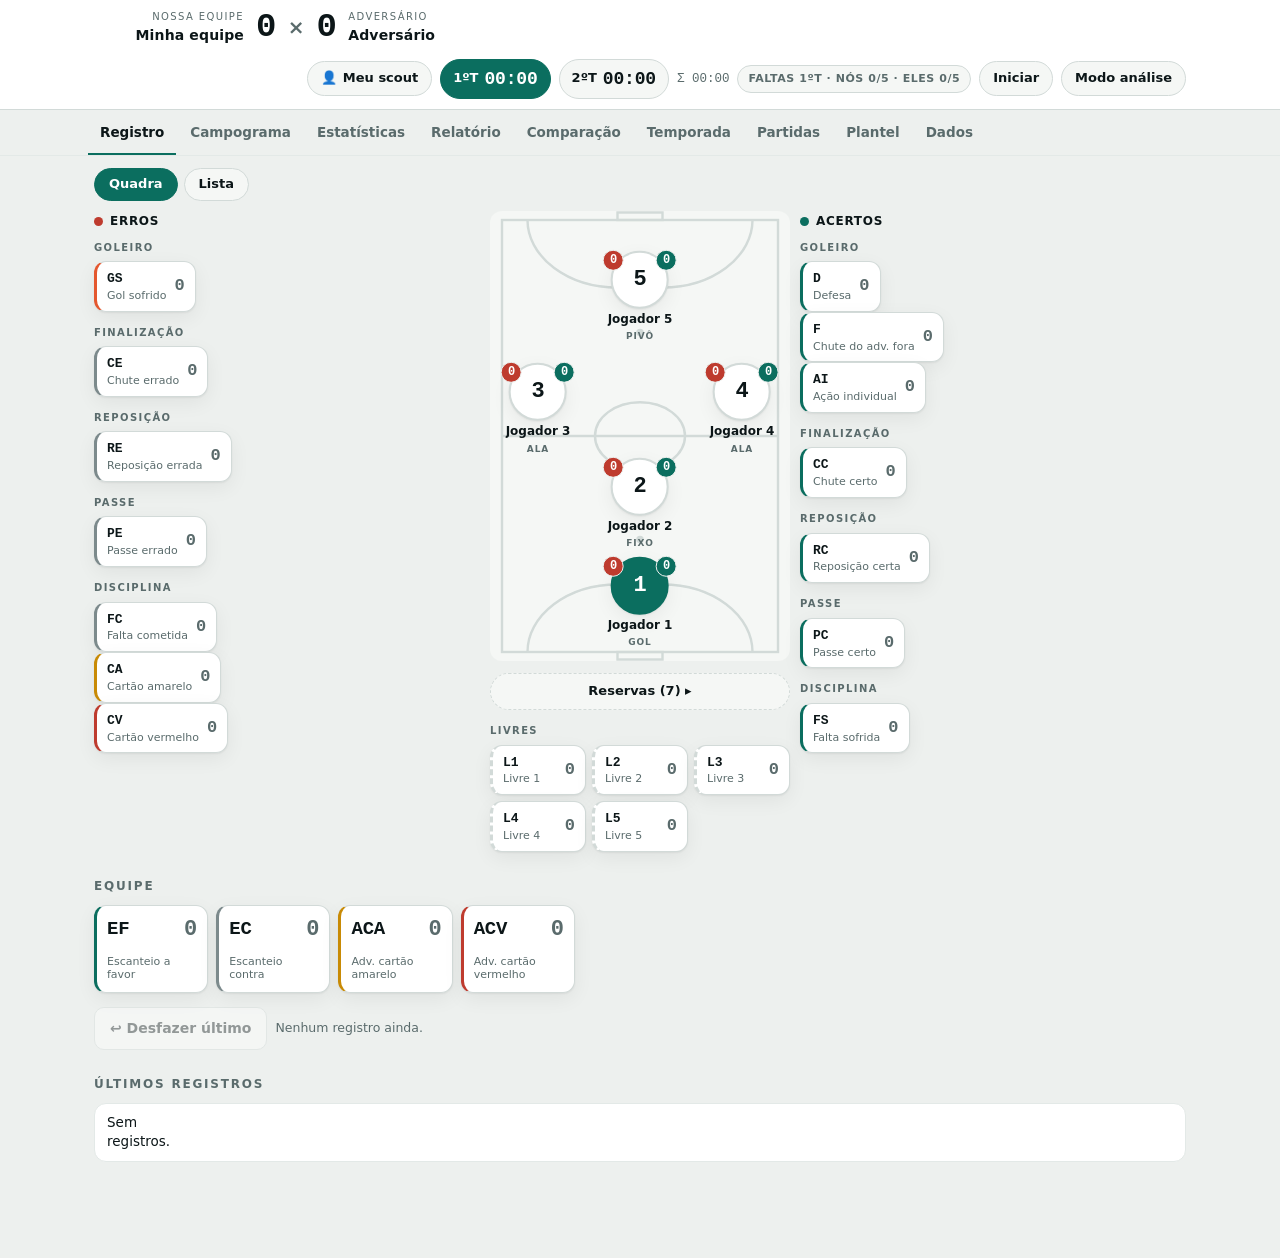
==== commit d49f2ec3: "Erros e acertos ao lado da quadra no iPad, quadra menor e jogador maior No iPad em pé a tela caía na" ====
--- a/index.html
+++ b/index.html
@@ -9,7 +9,7 @@
 <meta name="apple-mobile-web-app-capable" content="yes">
 <meta name="apple-mobile-web-app-status-bar-style" content="black-translucent">
 <meta name="apple-mobile-web-app-title" content="Scout Futsal">
-<meta name="sf-versao" content="102ef95f">
+<meta name="sf-versao" content="31c6a2d1">
 <link rel="manifest" href="./manifest.webmanifest">
 <link rel="icon" href="./icons/icon-192.png">
 <link rel="apple-touch-icon" href="./icons/icon-180.png">
@@ -153,29 +153,29 @@
   .viewsw button[aria-pressed="true"]{background:var(--accent);color:var(--accent-ink);
     border-color:var(--accent)}
   .quadraview{display:grid;gap:10px;padding:10px 0 0;align-items:start;
-    grid-template-columns:minmax(150px,1fr) minmax(220px,340px) minmax(150px,1fr)}
+    grid-template-columns:minmax(150px,1fr) minmax(200px,300px) minmax(150px,1fr)}
   .quadraview[hidden]{display:none}
-  .courtwrap{position:relative;width:100%;max-width:min(320px,42vh);margin:0 auto}
+  .courtwrap{position:relative;width:100%;max-width:min(300px,52vh);margin:0 auto}
   .court{display:block;width:100%;height:auto}
   .marks{position:absolute;inset:0}
   .pnode{position:absolute;transform:translate(-50%,-50%);display:flex;flex-direction:column;
     align-items:center;gap:2px;background:none;border:0;padding:0;cursor:pointer}
-  .pnode .ball{position:relative;width:50px;height:50px;border-radius:50%;
+  .pnode .ball{position:relative;width:58px;height:58px;border-radius:50%;
     background:var(--surface);border:2px solid var(--line);display:grid;place-items:center;
-    font-family:var(--num);font-size:19px;font-weight:700;box-shadow:var(--shadow)}
+    font-family:var(--num);font-size:22px;font-weight:700;box-shadow:var(--shadow)}
   .pnode.gk .ball{border-color:var(--amarelo)}
   .pnode[aria-pressed="true"] .ball{background:var(--accent);color:var(--accent-ink);
     border-color:var(--accent)}
   .pnode.vago .ball{border-style:dashed;color:var(--muted);font-size:22px}
-  .pnode .nm{font-size:11px;font-weight:650;max-width:80px;overflow:hidden;
+  .pnode .nm{font-size:12px;font-weight:650;max-width:96px;overflow:hidden;
     text-overflow:ellipsis;white-space:nowrap}
   .pnode .pos{font-size:9px;letter-spacing:.1em;text-transform:uppercase;color:var(--muted);
     font-weight:700}
-  .pnode .bad{position:absolute;top:-3px;min-width:19px;height:19px;padding:0 4px;
-    border-radius:999px;display:grid;place-items:center;font-family:var(--num);font-size:11px;
+  .pnode .bad{position:absolute;top:-3px;min-width:21px;height:21px;padding:0 5px;
+    border-radius:999px;display:grid;place-items:center;font-family:var(--num);font-size:12px;
     font-weight:700;color:#fff;border:1.5px solid var(--paper)}
-  .pnode .bad.e{left:-9px;background:var(--vermelho)}
-  .pnode .bad.a{right:-9px;background:var(--accent)}
+  .pnode .bad.e{left:-10px;background:var(--vermelho)}
+  .pnode .bad.a{right:-10px;background:var(--accent)}
   .resbar{width:100%;margin-top:12px;border:1px dashed var(--line);background:var(--surface-2);
     border-radius:999px;padding:8px 14px;font-size:13px;font-weight:600;cursor:pointer}
   .resbar:active{transform:scale(.98)}
@@ -194,8 +194,8 @@
   .act.slim .code{font-size:13px}
   .act.slim .desc{font-size:11px}
   .act.slim .cnt{position:static;margin-left:auto;font-size:17px}
-  /* iPad em pé: quadra em cima, colunas de erro e acerto lado a lado embaixo */
-  @media (max-width:860px){
+  /* Celular: quadra em cima, colunas de erro e acerto lado a lado embaixo */
+  @media (max-width:700px){
     .quadraview{grid-template-columns:1fr 1fr}
     .quadraview .mid{grid-column:1 / -1;order:-1}
   }
@@ -445,7 +445,7 @@
       <div class="col" id="colErros"></div>
       <div class="mid">
         <div class="courtwrap">
-          <svg class="court" id="court" viewBox="0 0 200 400" aria-hidden="true"></svg>
+          <svg class="court" id="court" viewBox="0 0 200 300" aria-hidden="true"></svg>
           <div class="marks" id="courtMarks"></div>
         </div>
         <button class="resbar" id="resBar" type="button" aria-expanded="false">Reservas (0)</button>
@@ -1402,21 +1402,22 @@
   p.textContent='';
   var line=getComputedStyle(document.documentElement).getPropertyValue('--line').trim();
   var soft=getComputedStyle(document.documentElement).getPropertyValue('--surface-2').trim();
-  p.appendChild(sv('rect',{x:0,y:0,width:200,height:400,fill:soft,rx:8}));
+  p.appendChild(sv('rect',{x:0,y:0,width:200,height:300,fill:soft,rx:8}));
   var st={fill:'none',stroke:line,'stroke-width':1.6};
   function add(t,a){var e=sv(t,a);for(var k in st) if(!(k in a)) e.setAttribute(k,st[k]);p.appendChild(e);return e;}
-  add('rect',{x:8,y:8,width:184,height:384});
-  add('line',{x1:8,y1:200,x2:192,y2:200});
-  add('circle',{cx:100,cy:200,r:30});
-  // áreas: quarto de círculo de 6 m a partir de cada poste
-  add('path',{d:'M25,8 A60,60 0 0 0 85,68 L115,68 A60,60 0 0 0 175,8'});
-  add('path',{d:'M25,392 A60,60 0 0 1 85,332 L115,332 A60,60 0 0 1 175,392'});
+  add('rect',{x:8,y:6,width:184,height:288});
+  add('line',{x1:8,y1:150,x2:192,y2:150});
+  add('ellipse',{cx:100,cy:150,rx:30,ry:22.5});
+  // áreas: quarto de círculo de 6 m a partir de cada poste, achatado no mesmo
+  // fator da quadra (0,75) para não sair torto em volta do gol
+  add('path',{d:'M25,6 A60,45 0 0 0 85,51 L115,51 A60,45 0 0 0 175,6'});
+  add('path',{d:'M25,294 A60,45 0 0 1 85,249 L115,249 A60,45 0 0 1 175,294'});
   // marcas de penálti (6 m) e segundo penálti (10 m)
-  [[100,68],[100,332],[100,108],[100,292]].forEach(function(c){
+  [[100,51],[100,249],[100,81],[100,219]].forEach(function(c){
     p.appendChild(sv('circle',{cx:c[0],cy:c[1],r:2.5,fill:line}));
   });
-  add('rect',{x:85,y:2,width:30,height:6});
-  add('rect',{x:85,y:392,width:30,height:6});
+  add('rect',{x:85,y:1,width:30,height:5});
+  add('rect',{x:85,y:294,width:30,height:5});
 }
 
 function renderQuadra(){
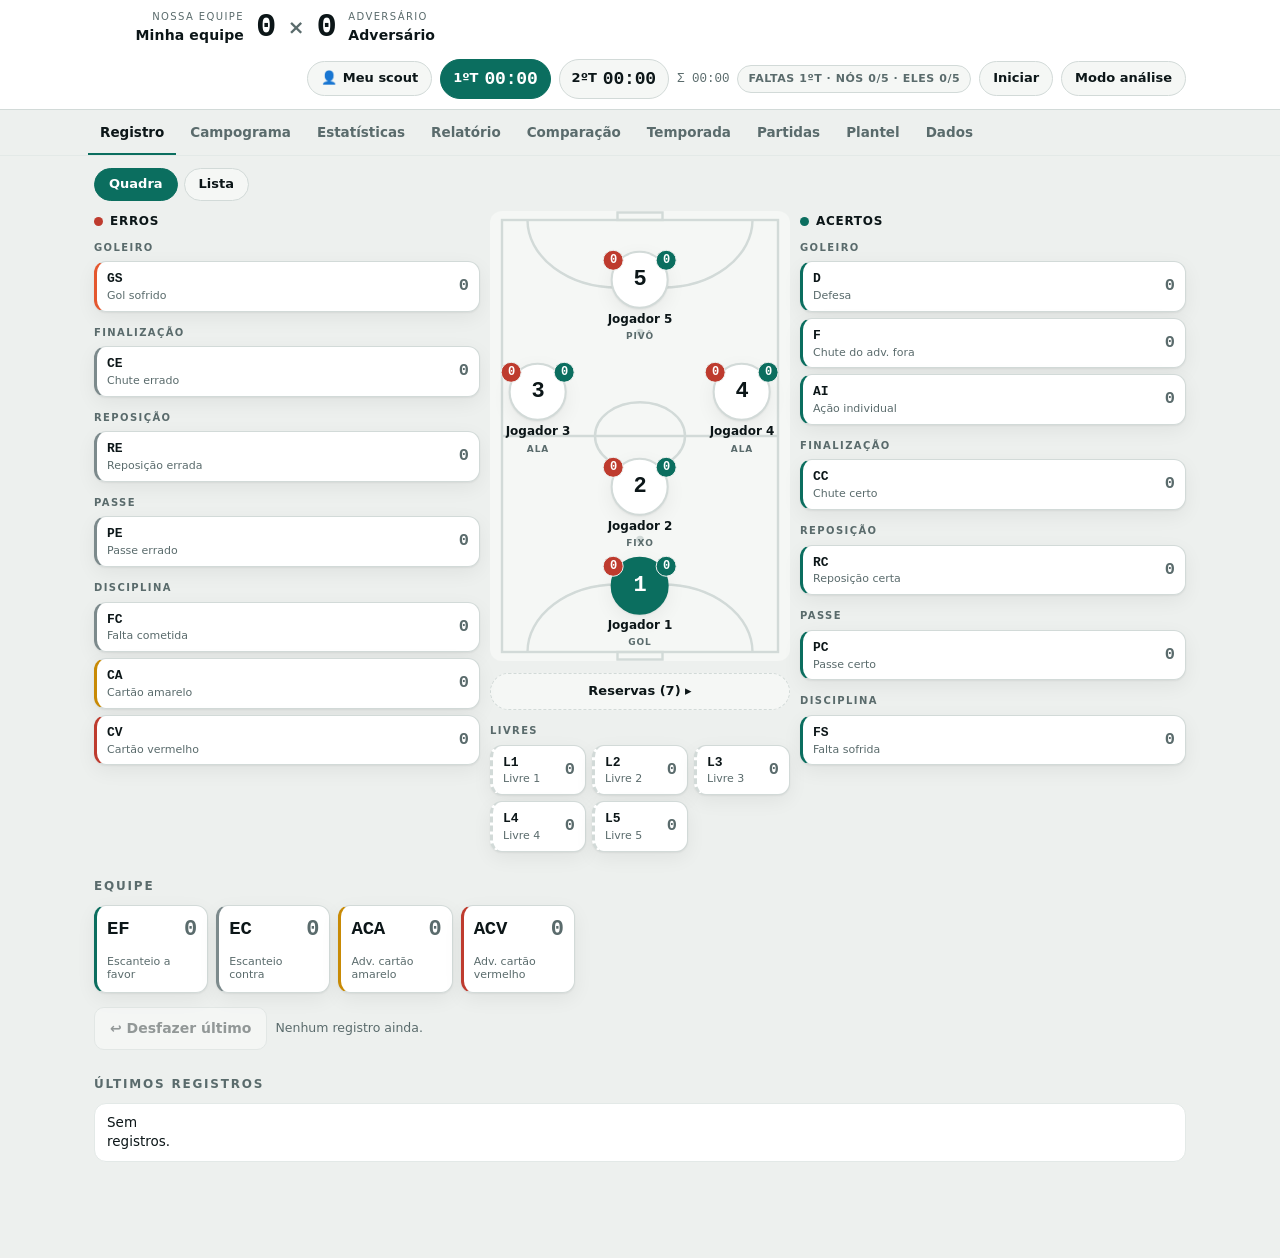
==== commit 4aa810e2: "Botão de erro e acerto ocupa a coluna inteira O botão vinha do tamanho do texto, então a coluna de a" ====
--- a/index.html
+++ b/index.html
@@ -9,7 +9,7 @@
 <meta name="apple-mobile-web-app-capable" content="yes">
 <meta name="apple-mobile-web-app-status-bar-style" content="black-translucent">
 <meta name="apple-mobile-web-app-title" content="Scout Futsal">
-<meta name="sf-versao" content="31c6a2d1">
+<meta name="sf-versao" content="1dc0af62">
 <link rel="manifest" href="./manifest.webmanifest">
 <link rel="icon" href="./icons/icon-192.png">
 <link rel="apple-touch-icon" href="./icons/icon-180.png">
@@ -189,6 +189,9 @@
   .col .sidetit .dot{width:9px;height:9px;border-radius:50%;background:var(--vermelho)}
   .col.pos .sidetit .dot{background:var(--accent)}
   .col h3:first-of-type{margin-top:4px}
+  /* botao ocupa a coluna inteira: encosta a de erro na borda esquerda da tela e
+     a de acerto na direita, e de quebra o alvo de toque fica maior */
+  .col .act.slim{width:100%;margin:0 0 6px}
   .act.slim{flex-direction:row;align-items:center;gap:8px;min-height:0;padding:8px 10px}
   .act.slim .txt{display:flex;flex-direction:column;min-width:0}
   .act.slim .code{font-size:13px}
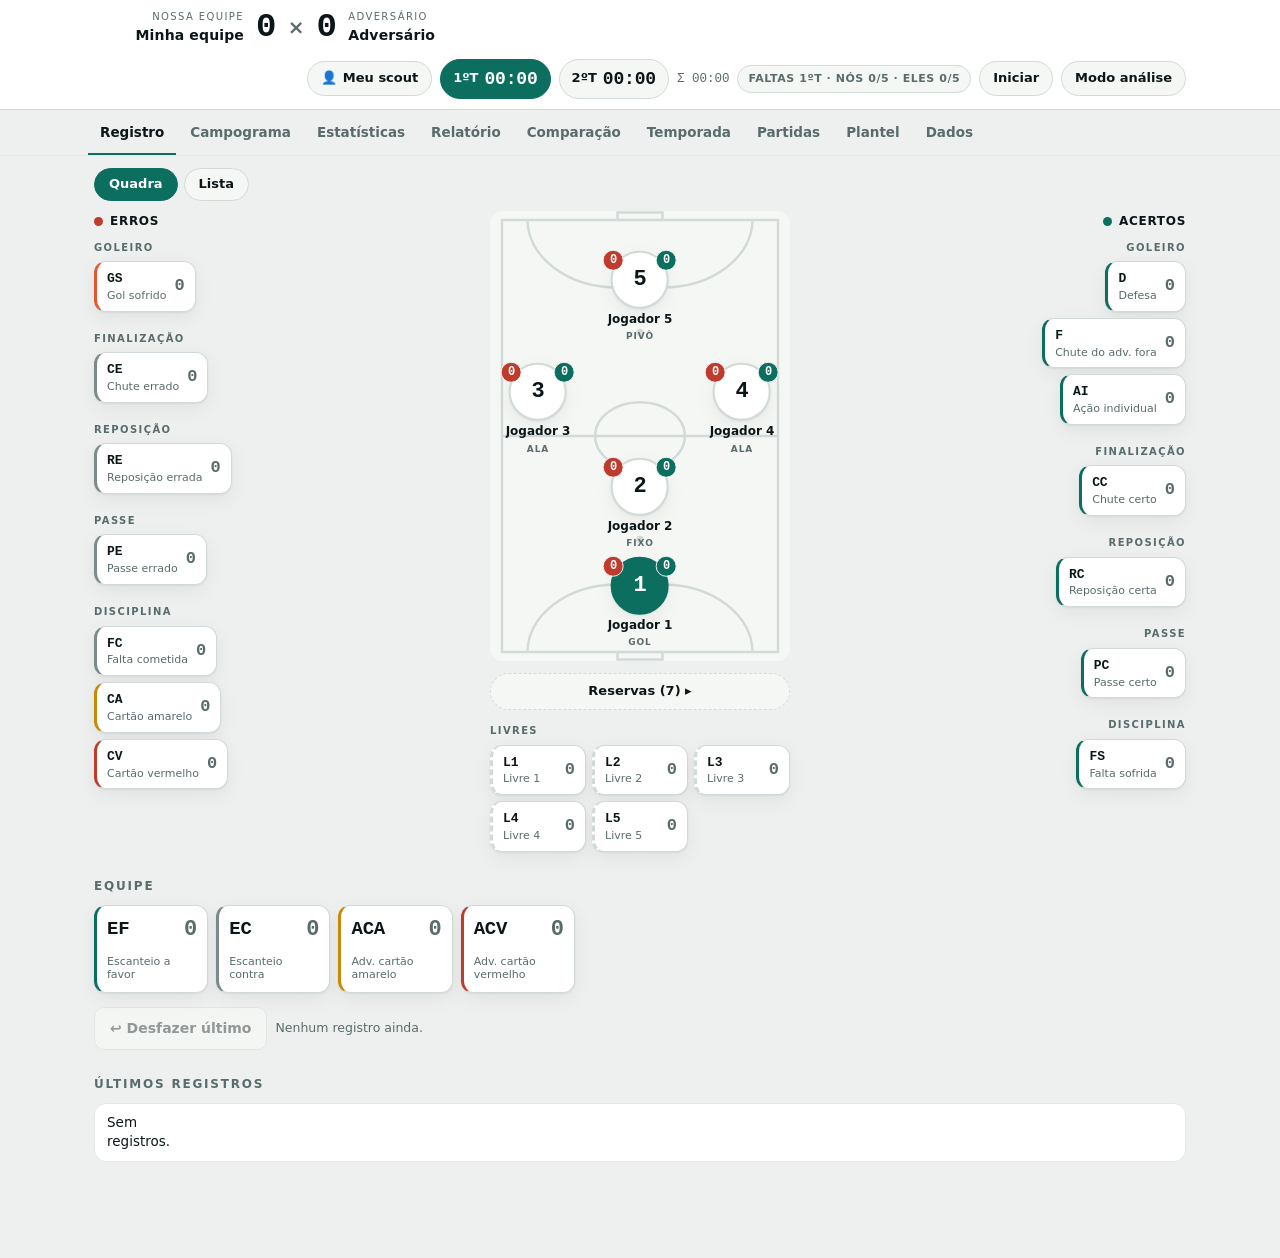
==== commit 318f6d28: "Coluna de acerto encostada na borda direita, botão do tamanho do texto de novo Largura total deixou " ====
--- a/index.html
+++ b/index.html
@@ -9,7 +9,7 @@
 <meta name="apple-mobile-web-app-capable" content="yes">
 <meta name="apple-mobile-web-app-status-bar-style" content="black-translucent">
 <meta name="apple-mobile-web-app-title" content="Scout Futsal">
-<meta name="sf-versao" content="1dc0af62">
+<meta name="sf-versao" content="062313c8">
 <link rel="manifest" href="./manifest.webmanifest">
 <link rel="icon" href="./icons/icon-192.png">
 <link rel="apple-touch-icon" href="./icons/icon-180.png">
@@ -189,9 +189,11 @@
   .col .sidetit .dot{width:9px;height:9px;border-radius:50%;background:var(--vermelho)}
   .col.pos .sidetit .dot{background:var(--accent)}
   .col h3:first-of-type{margin-top:4px}
-  /* botao ocupa a coluna inteira: encosta a de erro na borda esquerda da tela e
-     a de acerto na direita, e de quebra o alvo de toque fica maior */
-  .col .act.slim{width:100%;margin:0 0 6px}
+  /* coluna de acerto encostada na borda direita da tela, a de erro na esquerda:
+     o botao continua do tamanho do texto, o que muda e de que lado ele encosta */
+  .col{display:flex;flex-direction:column;align-items:flex-start}
+  .col.pos{align-items:flex-end}
+  .col .act.slim{margin:0 0 6px}
   .act.slim{flex-direction:row;align-items:center;gap:8px;min-height:0;padding:8px 10px}
   .act.slim .txt{display:flex;flex-direction:column;min-width:0}
   .act.slim .code{font-size:13px}
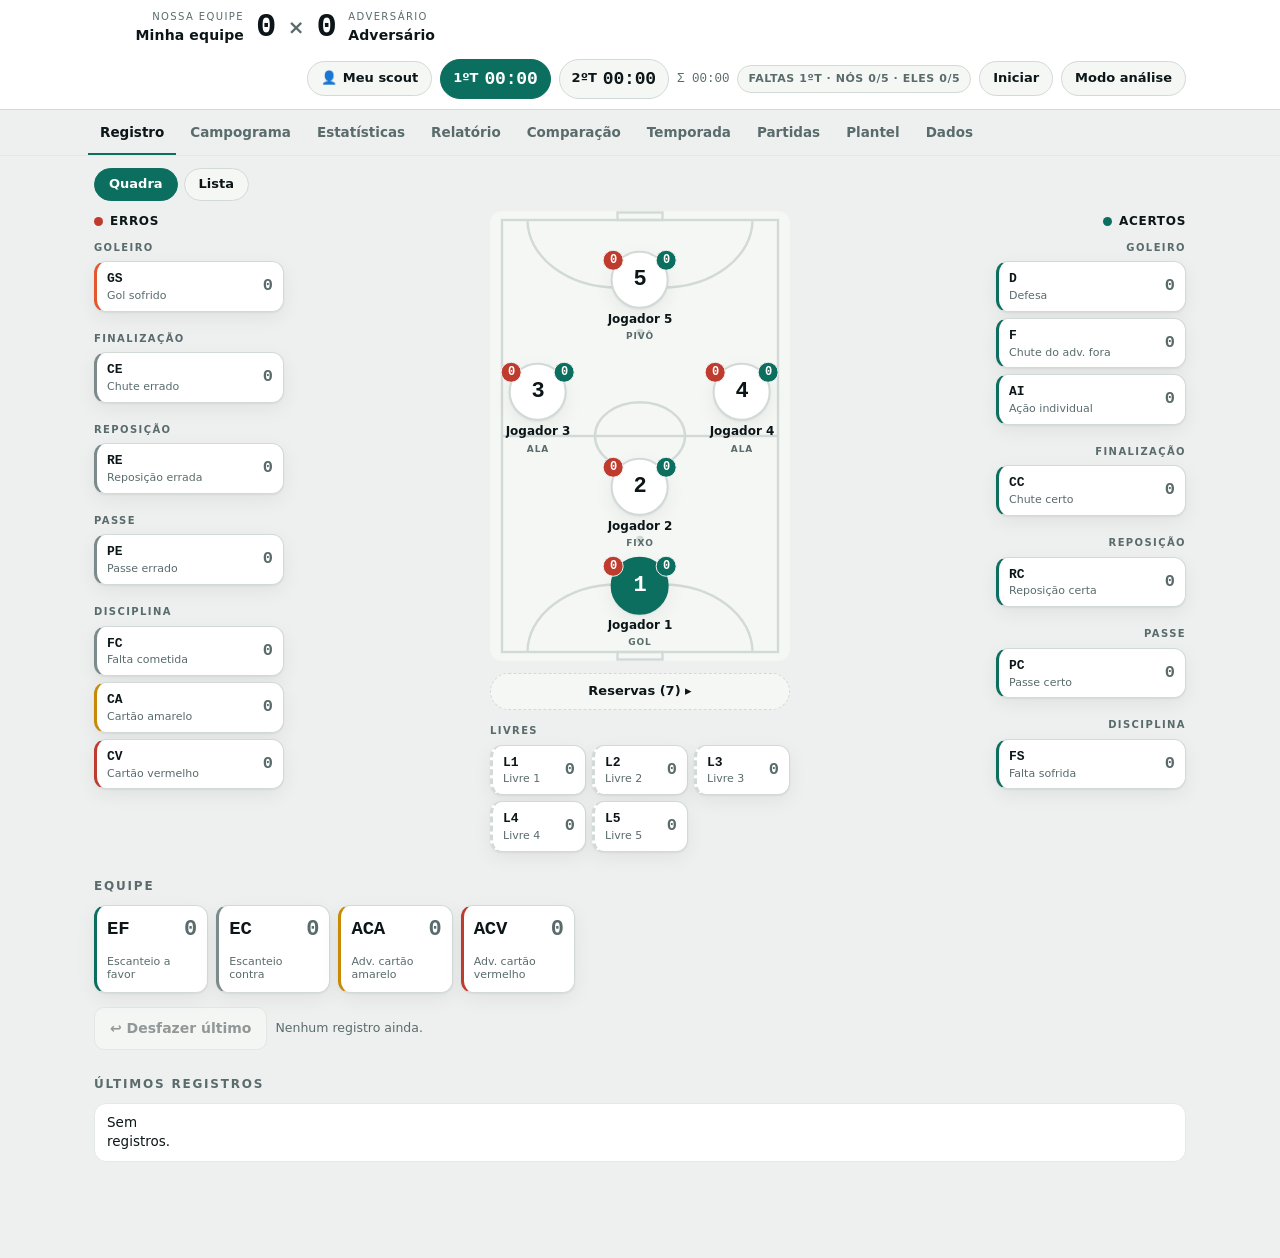
==== commit 0767a221: "Botão de erro e acerto todos da mesma largura Botão do tamanho do texto deixava a borda da coluna se" ====
--- a/index.html
+++ b/index.html
@@ -9,7 +9,7 @@
 <meta name="apple-mobile-web-app-capable" content="yes">
 <meta name="apple-mobile-web-app-status-bar-style" content="black-translucent">
 <meta name="apple-mobile-web-app-title" content="Scout Futsal">
-<meta name="sf-versao" content="062313c8">
+<meta name="sf-versao" content="23c77f07">
 <link rel="manifest" href="./manifest.webmanifest">
 <link rel="icon" href="./icons/icon-192.png">
 <link rel="apple-touch-icon" href="./icons/icon-180.png">
@@ -193,7 +193,9 @@
      o botao continua do tamanho do texto, o que muda e de que lado ele encosta */
   .col{display:flex;flex-direction:column;align-items:flex-start}
   .col.pos{align-items:flex-end}
-  .col .act.slim{margin:0 0 6px}
+  /* largura fixa: botao de texto curto e de texto longo do mesmo tamanho, senao
+     a coluna fica com a borda serrilhada */
+  .col .act.slim{width:100%;max-width:190px;margin:0 0 6px}
   .act.slim{flex-direction:row;align-items:center;gap:8px;min-height:0;padding:8px 10px}
   .act.slim .txt{display:flex;flex-direction:column;min-width:0}
   .act.slim .code{font-size:13px}
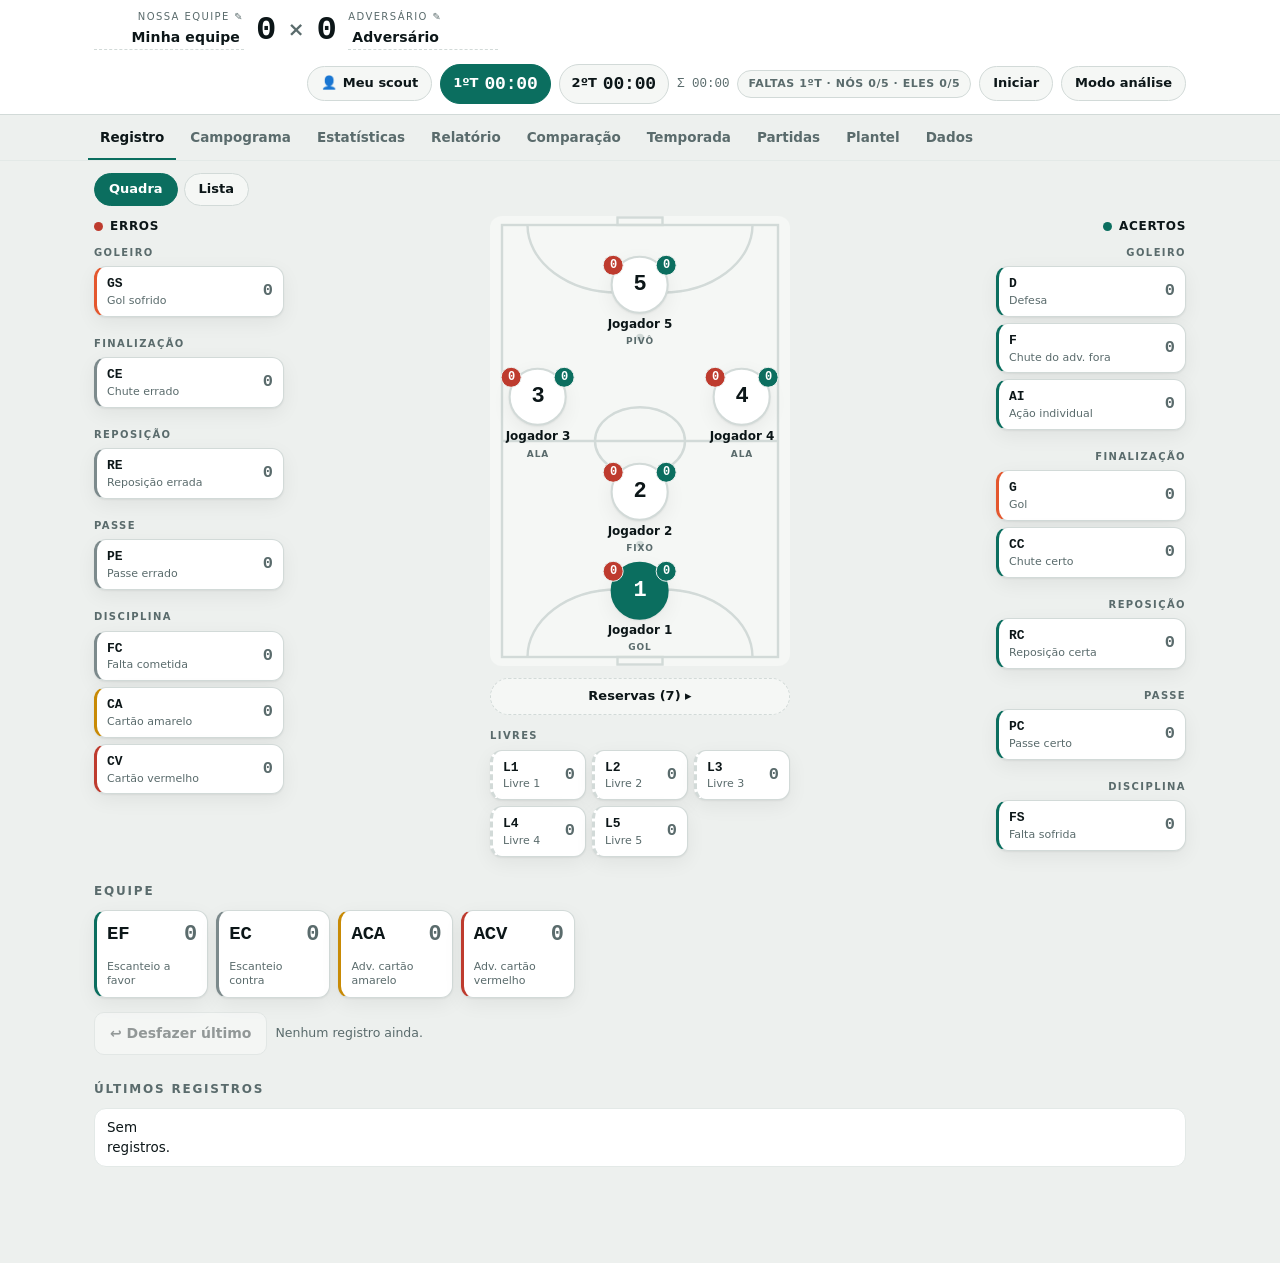
==== commit 82b326a3: "feat: add goal tracking to goalkeeper stats, improve team name inputs, and deduplicate legend labels" ====
--- a/index.html
+++ b/index.html
@@ -9,7 +9,7 @@
 <meta name="apple-mobile-web-app-capable" content="yes">
 <meta name="apple-mobile-web-app-status-bar-style" content="black-translucent">
 <meta name="apple-mobile-web-app-title" content="Scout Futsal">
-<meta name="sf-versao" content="23c77f07">
+<meta name="sf-versao" content="ee920e89">
 <link rel="manifest" href="./manifest.webmanifest">
 <link rel="icon" href="./icons/icon-192.png">
 <link rel="apple-touch-icon" href="./icons/icon-180.png">
@@ -73,10 +73,14 @@
   .score{display:flex;align-items:center;gap:12px}
   .side{display:flex;flex-direction:column;min-width:0}
   .side input{
-    background:transparent;border:0;padding:0;font-weight:650;font-size:14px;
-    letter-spacing:.01em;max-width:150px;min-width:60px;
-  }
-  .side input:focus{outline:2px solid var(--accent);outline-offset:2px;border-radius:4px}
+    background:transparent;border:0;border-bottom:1px dashed var(--line);
+    padding:2px 4px;font-weight:650;font-size:14px;
+    letter-spacing:.01em;max-width:150px;min-width:60px;border-radius:4px 4px 0 0;
+  }
+  .side input:hover{background:var(--surface-2);border-bottom-color:var(--muted)}
+  .side input:focus{outline:2px solid var(--accent);outline-offset:2px;border-radius:4px;
+    border-bottom-color:transparent}
+  .side input::placeholder{color:var(--muted);font-weight:500}
   .side .lbl{font-size:10px;letter-spacing:.14em;text-transform:uppercase;color:var(--muted)}
   .digits{font-family:var(--num);font-size:34px;font-weight:700;letter-spacing:-.02em;line-height:1}
   .vs{color:var(--muted);font-size:20px;font-weight:600}
@@ -405,15 +409,15 @@
   <div class="board-in">
     <div class="score">
       <div class="side" style="align-items:flex-end">
-        <span class="lbl">Nossa equipe</span>
-        <input id="teamName" style="text-align:right" value="Minha equipe" aria-label="Nome da nossa equipe">
+        <span class="lbl">Nossa equipe ✎</span>
+        <input id="teamName" style="text-align:right" value="Minha equipe" placeholder="Nossa equipe" aria-label="Nome da nossa equipe">
       </div>
       <span class="digits" id="scoreUs">0</span>
       <span class="vs">×</span>
       <span class="digits" id="scoreThem">0</span>
       <div class="side">
-        <span class="lbl">Adversário</span>
-        <input id="oppName" value="Adversário" aria-label="Nome do adversário">
+        <span class="lbl">Adversário ✎</span>
+        <input id="oppName" value="Adversário" placeholder="Adversário" aria-label="Nome do adversário">
       </div>
     </div>
     <div class="clock">
@@ -703,6 +707,7 @@
   {c:'F',  d:'Chute do adv. fora',k:'pos', g:'Goleiro',     s:'a'},
   {c:'AI', d:'Ação individual',   k:'pos', g:'Goleiro',     s:'a'},
   {c:'GS', d:'Gol sofrido',       k:'gol', g:'Goleiro',     s:'e'},
+  {c:'G',  d:'Gol',               k:'gol', g:'Finalização', s:'a'},
   {c:'CC', d:'Chute certo',       k:'pos', g:'Finalização', s:'a'},
   {c:'CE', d:'Chute errado',      k:'neg', g:'Finalização', s:'e'},
   {c:'RC', d:'Reposição certa',   k:'pos', g:'Reposição',   s:'a'},
@@ -1749,14 +1754,14 @@
 
 /* ---------- estatísticas ---------- */
 var COLS_LINE=['G','A','PC','PE','T','%','CC','CE','T','%','DE','DO','FS','FC','CA','CV'];
-var COLS_GK  =['GS','D','F','CC','CE','T','%','PC','PE','T','%','RC','RE','T','%','FS','FC','AI','CA','CV'];
+var COLS_GK  =['GS','D','F','G','CC','CE','T','%','PC','PE','T','%','RC','RE','T','%','FS','FC','AI','CA','CV'];
 
 /* T e % de chute incluem o gol: gol é finalização no alvo.
    Assim o scout toca só "G" quando sai gol, sem precisar tocar CC junto. */
 function vals(c,gk){
   if(gk){
     var tp=c('PC')+c('PE'), tr=c('RC')+c('RE'), tcg=c('G')+c('CC')+c('CE');
-    return [c('GS'),c('D'),c('F'),c('CC'),c('CE'),tcg,pct(c('G')+c('CC'),tcg),
+    return [c('GS'),c('D'),c('F'),c('G'),c('CC'),c('CE'),tcg,pct(c('G')+c('CC'),tcg),
             c('PC'),c('PE'),tp,pct(c('PC'),tp),c('RC'),c('RE'),tr,pct(c('RC'),tr),
             c('FS'),c('FC'),c('AI'),c('CA'),c('CV')];
   }
@@ -2327,9 +2332,11 @@
 
 /* ---------- legenda ---------- */
 function renderLegend(){
-  var parts=[];
+  var parts=[], vistos={};
+  /* o mesmo código aparece nas duas tabelas (CC, PC, FS...); a legenda cita uma vez */
   LINE.concat(GK).concat(TEAM).forEach(function(a){
-    if(parts.indexOf(a.c)<0) parts.push('<b>'+a.c+'</b> '+a.d);
+    if(vistos[a.c]) return;
+    vistos[a.c]=1; parts.push('<b>'+a.c+'</b> '+a.d);
   });
   parts.push('<b>T</b> Total · <b>%</b> Precisão');
   S.freeLabels.forEach(function(l,i){parts.push('<b>'+sigla(FREE[i])+'</b> '+l);});
@@ -2372,7 +2379,7 @@
 }
 /* COLS_LINE/COLS_GK repetem "T" e "%"; na planilha isso confunde, então aqui vão nomes únicos */
 var HEAD_LINE=['G','A','PC','PE','Passes T','Passes %','CC','CE','Chutes T','Chutes %','DE','DO','FS','FC','CA','CV'];
-var HEAD_GK  =['GS','D','F','CC','CE','Chutes T','Chutes %','PC','PE','Passes T','Passes %','RC','RE','Reposicoes T','Reposicoes %','FS','FC','AI','CA','CV'];
+var HEAD_GK  =['GS','D','F','G','CC','CE','Chutes T','Chutes %','PC','PE','Passes T','Passes %','RC','RE','Reposicoes T','Reposicoes %','FS','FC','AI','CA','CV'];
 
 function statBlock(out,title,players,cols,head){
   out.push([title,'#','Jogador'].concat(head,['MIN','A/M']));
